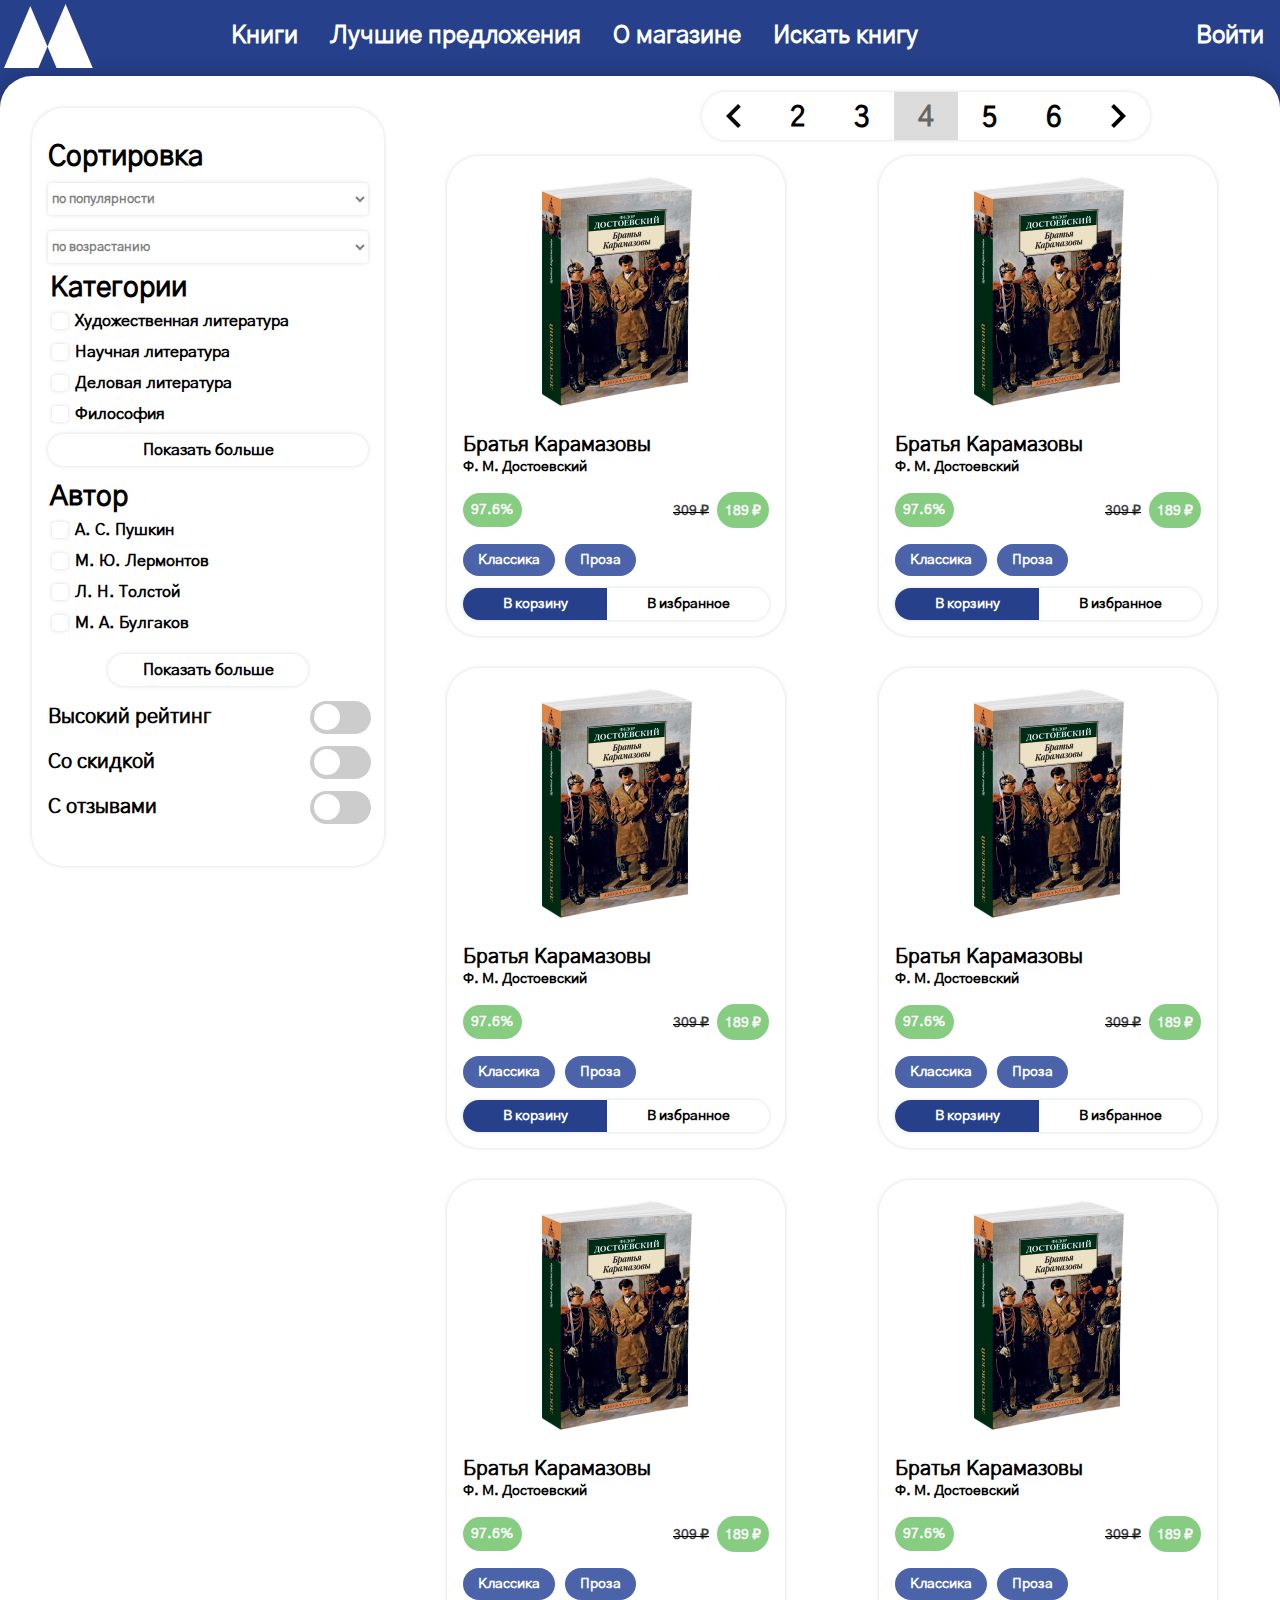
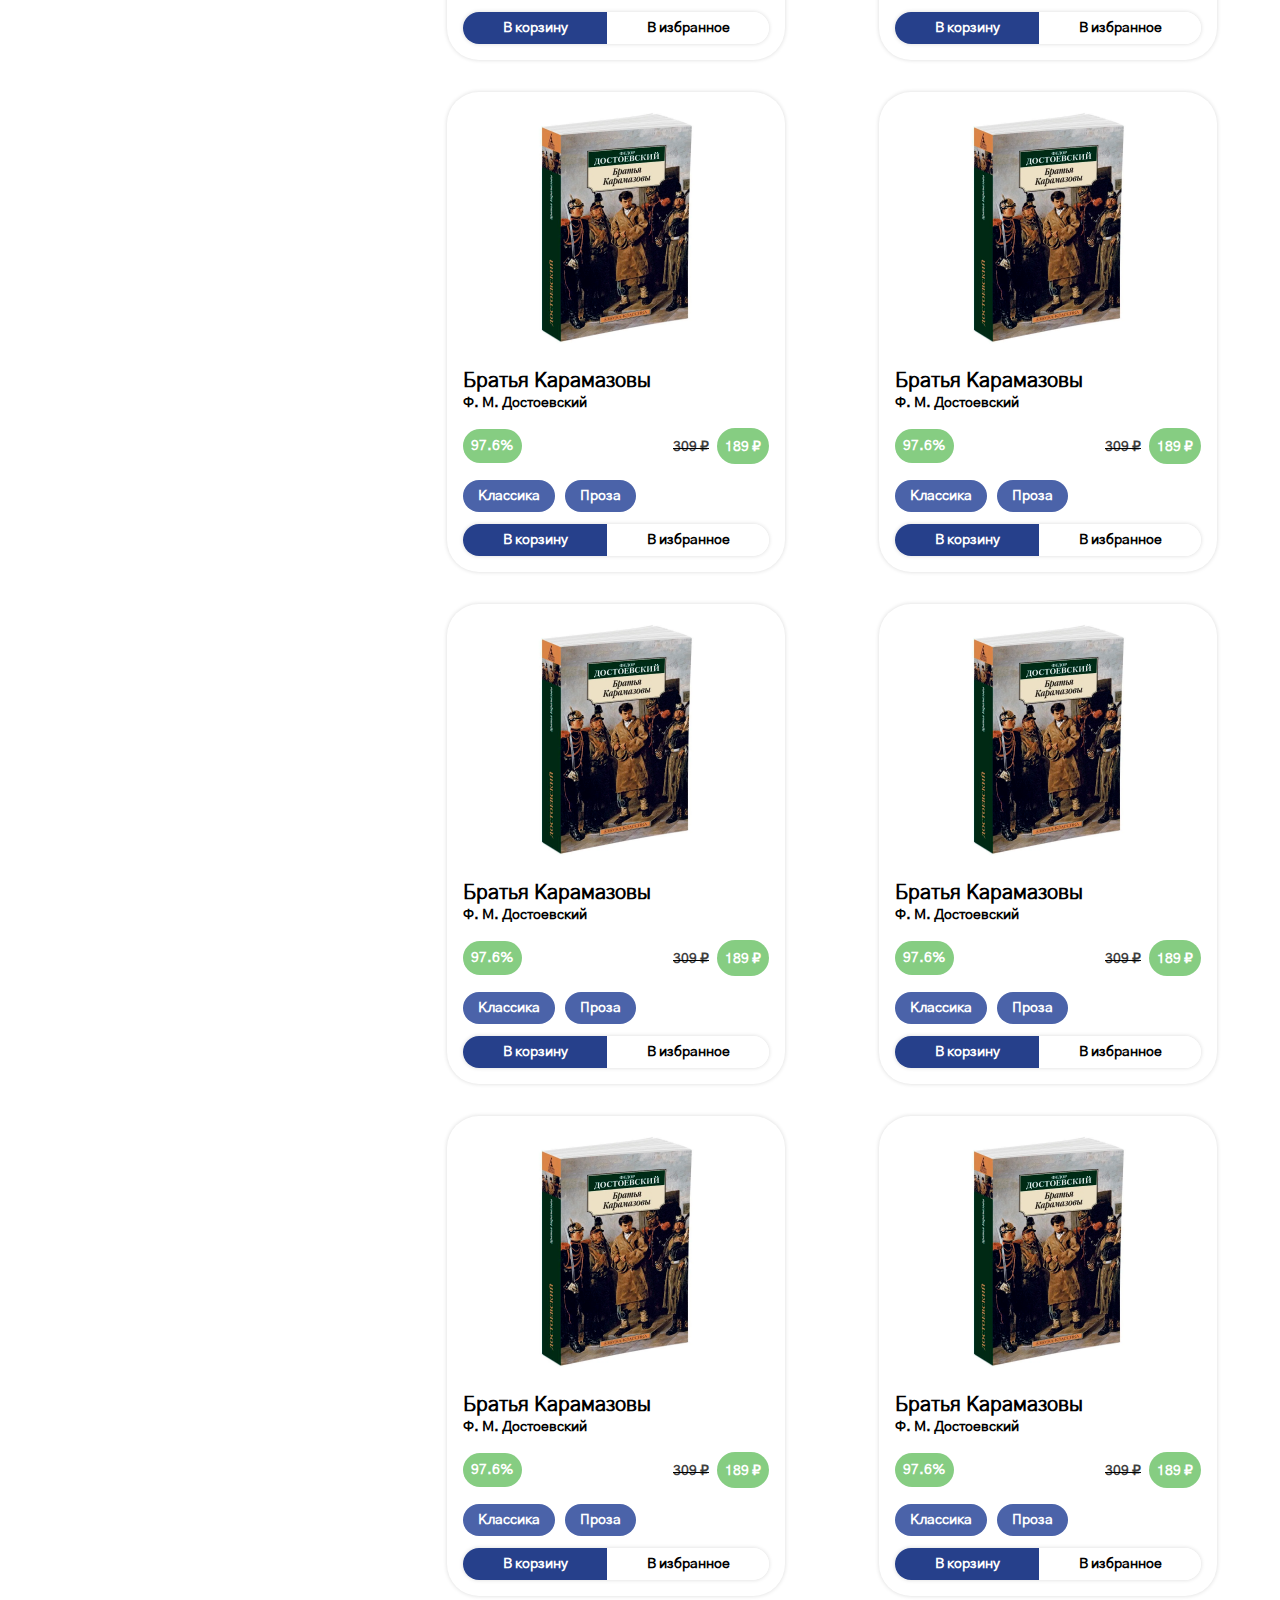
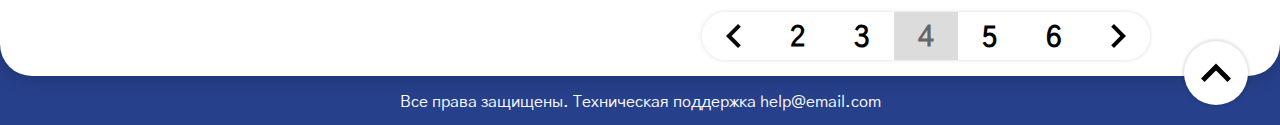
==== index.html @ 4bfdfa40 "#4. Added paging to top on index page" ====
<!DOCTYPE html>
<html lang="ru">

<head>
    <meta charset="UTF-8"/>
    <link rel="stylesheet" href="./css/styles.css"/>
    <link rel="stylesheet" href="./font/GothicA1-Regular.woff">
    <script src="./scripts.js"></script>
    <title>Главная страница</title>
</head>

<body class="background-color" style="overflow-x: hidden;">
    <div class="preview hidden">
        <div class="preview-author">
            <img class="author-logo" src="./img/dostoevski.jpg" alt="">
            <span class="author-name">Федор Михайлович Достоевский</span>
            <span>1821-1881</span>
            <div class="tags">
                <div class="item-tag">
                    <span>Классика</span>
                </div>
                <div class="item-tag">
                    <span>Проза</span>
                </div>
            </div>
        </div>
    </div>
    <header>
        <img class="ic-size-64" src="./img/logo.svg"></i>    
        <div class="navigation-buttons" id="navigation-buttons-0">
            <div class="header-button">
                <a href="./index.html">
                    <span>
                        Книги
                    </span>
                </a>
            </div>
            <div class="header-button">
                <a href="./index.html">
                    <span>
                        Лучшие предложения
                    </span>
                </a>
            </div>
            <div class="header-button">
                <a href="./about.html">
                    <span>
                        О магазине
                    </span>
                </a>
            </div>
            <div class="header-button" id="find-button" onclick="openFind()">
                <span>
                    Искать книгу
                </span>
            </div>
        </div>
        <div class="find-row hidden white-color" id="find-row">
            <textarea rows=1 placeholder="Искать книгу"></textarea>
            <img class="icon icon-active" src="./img/icons/magnify.svg"></img>
            <img class="icon icon-active" src="./img/icons/close-thick.svg" onclick="openFind()"></img>
        </div>
        <div class="navigation-buttons header-reverse" id="navigation-buttons-1">
            <div class="header-button">
                <a href="./login.html">
                    <span>
                        Войти
                    </span>
                </a>
            </div>
        </div>
    </header>

    <div class="page-content white-color">
        <div class="div-sort-filter content-shadow">
            <div class="sort">
                <span class="text-size-28">
                    Сортировка
                </span>
                <select name="order-type" class="content-shadow">
                    <option value="1">по популярности</option>
                    <option value="2">по цене</option>
                    <option value="3">по новизне</option>
                    <option value="4">по количеству страниц</option>
                    <option value="5">по алфавиту</option>
                </select>
                <select name="order-by" class="content-shadow">
                    <option value="1">по возрастанию</option>
                    <option value="2">по убыванию</option>
                </select>
            </div>
            <div name="categories" class="categories">
                <span class="text-size-28">
                    Категории
                </span>
                <div id="cat-0">
                    <input type="checkbox" class="content-shadow">
                    <span class="tooltip-target valign-super">
                        Художественная литература
                        <div class="tooltip">Данная категория включает литературу от известных писателей, ставших классиками</div>
                    </span>
                </div>
                <div id="cat-1">
                    <input type="checkbox" class="content-shadow">
                    <span class="tooltip-target valign-super">
                        Научная литература
                        <div class="tooltip">Научная литература включает работы в разных сферах науки</div>
                    </span>
                </div>
                <div id="cat-2">
                    <input type="checkbox" class="content-shadow">
                    <span class="tooltip-target valign-super">
                        Деловая литература
                        <div class="tooltip">Литература, изучающая деловые отношения</div>
                    </span>
                </div>
                <div id="cat-3">
                    <input type="checkbox" class="content-shadow">
                    <span class="tooltip-target valign-super">
                        Философия
                        <div class="tooltip">Литературные издания, сочинения, диалоги и работы ученых-философов</div>
                    </span>
                </div>
                <div name="show-more" class="content-shadow  white-button">
                    <span>
                        Показать больше
                    </span>
                </div>
            </div>
            <div name="authors" class="authors">
                <span class="text-size-28">
                    Автор
                </span>
                <div id="aut-0">
                    <input type="checkbox" class="content-shadow">
                    <span class="valign-super">
                        А. С. Пушкин
                    </span>
                </div>
                <div id="aut-1">
                    <input type="checkbox" class="content-shadow">
                    <span class="valign-super">
                        М. Ю. Лермонтов
                    </span>
                </div>
                <div id="aut-2">
                    <input type="checkbox" class="content-shadow">
                    <span class="valign-super">
                        Л. Н. Толстой
                    </span>
                </div>
                <div id="aut-3">
                    <input type="checkbox" class="content-shadow">
                    <span class="valign-super">
                        М. А. Булгаков
                    </span>
                </div>
                <div name="show-more" class="content-shadow button-filter white-button">
                    <span>
                        Показать больше
                    </span>
                </div>
            </div>
            <div class="categories">
                <div class="switch-group">
                    <span class="text-size-20">Высокий рейтинг</span>
                    <label class="switch">
                        <input type="checkbox">
                        <span class="slider round"></span>
                    </label>
                </div>
                <div class="switch-group">
                    <span class="text-size-20">Со скидкой</span>
                    <label class="switch">
                        <input type="checkbox">
                        <span class="slider round"></span>
                    </label>
                </div>
                <div class="switch-group">
                    <span class="text-size-20">С отзывами</span>
                    <label class="switch">
                        <input type="checkbox">
                        <span class="slider round"></span>
                    </label>
                </div>
            </div>
        </div>
        <div class="items">
            <div class="page-list white-color content-shadow">
                <div name="prev-page" class="white-button left-border-radius-medium-gt">
                    <img src="./img/icons/chevron-left.svg">
                </div>
                <div class="white-button no-border-radius">
                    <span>
                        2
                    </span>
                </div>
                <div class="white-button no-border-radius">
                    <span>
                        3
                    </span>
                </div>
                <div class="current-page">
                    <span>
                        4
                    </span>
                </div>
                <div class="white-button no-border-radius">
                    <span>
                        5
                    </span>
                </div>
                <div class="white-button no-border-radius">
                    <span>
                        6
                    </span>
                </div>
                <div name="next-page" class="white-button right-border-radius-medium-gt">
                    <img src="./img/icons/chevron-right.svg">
                </div>
            </div>
            <div id="card-0" class="white-color item-card content-shadow">
                <a href="./book.html">
                    <img src="./img/book.png">
                </a>
                <span class="text-size-20">
                    <a class="a-disable-highlight" href="./book.html">
                        Братья Карамазовы
                    </a>
                </span>
                <span class="hover-preview cursor-default">
                    Ф. М. Достоевский
                </span>
                <div class="rating-and-price">
                    <div class="rating-div">
                        <div name="rating" class="rating green-color">
                            <span>
                                97.6%
                            </span>
                        </div>
                    </div>
                    <div class="price-div">
                        <div name="price" class="price green-color">
                            <span>
                                189 ₽
                            </span>
                        </div>
                        <div name="old-price" class="price-crossed">
                            <span>
                                309 ₽
                            </span>
                        </div>
                    </div>
                </div>
                
                <div class="tags">
                    <div class="item-tag">
                        <span>Классика</span>
                    </div>
                    <div class="item-tag">
                        <span>Проза</span>
                    </div>
                </div>
                <div class="content-shadow white-color item-buttons">
                    <div name="to-cart" class="blue-button left-border-radius-medium">
                        <span>
                            В корзину
                        </span>
                    </div>
                    <div name="to-favorite" class="white-button right-border-radius-medium">
                        <span>
                            В избранное
                        </span>
                    </div>
                </div> 
            </div>
            <div id="card-1" class="white-color item-card content-shadow">
                <a href="./book.html">
                    <img src="./img/book.png">
                </a>
                <span class="text-size-20">
                    <a class="a-disable-highlight" href="./book.html">
                        Братья Карамазовы
                    </a>
                </span>
                <span class="hover-preview cursor-default">
                    Ф. М. Достоевский
                </span>
                <div class="rating-and-price">
                    <div class="rating-div">
                        <div name="rating" class="rating green-color">
                            <span>
                                97.6%
                            </span>
                        </div>
                    </div>
                    <div class="price-div">
                        <div name="price" class="price green-color">
                            <span>
                                189 ₽
                            </span>
                        </div>
                        <div name="old-price" class="price-crossed">
                            <span>
                                309 ₽
                            </span>
                        </div>
                    </div>
                </div>
                <div class="tags">
                    <div class="item-tag">
                        <span>Классика</span>
                    </div>
                    <div class="item-tag">
                        <span>Проза</span>
                    </div>
                </div>
                <div class="content-shadow white-color item-buttons">
                    <div name="to-cart" class="blue-button left-border-radius-medium">
                        <span>
                            В корзину
                        </span>
                    </div>
                    <div name="to-favorite" class="white-button right-border-radius-medium">
                        <span>
                            В избранное
                        </span>
                    </div>
                </div> 
            </div>
            <div id="card-2" class="white-color item-card content-shadow">
                <a href="./book.html">
                    <img src="./img/book.png">
                </a>
                <span class="text-size-20">
                    <a class="a-disable-highlight" href="./book.html">
                        Братья Карамазовы
                    </a>
                </span>
                <span class="hover-preview cursor-default">
                    Ф. М. Достоевский
                </span>
                <div class="rating-and-price">
                    <div class="rating-div">
                        <div name="rating" class="rating green-color">
                            <span>
                                97.6%
                            </span>
                        </div>
                    </div>
                    <div class="price-div">
                        <div name="price" class="price green-color">
                            <span>
                                189 ₽
                            </span>
                        </div>
                        <div name="old-price" class="price-crossed">
                            <span>
                                309 ₽
                            </span>
                        </div>
                    </div>
                </div>
                <div class="tags">
                    <div class="item-tag">
                        <span>Классика</span>
                    </div>
                    <div class="item-tag">
                        <span>Проза</span>
                    </div>
                </div>
                <div class="content-shadow white-color item-buttons">
                    <div name="to-cart" class="blue-button left-border-radius-medium">
                        <span>
                            В корзину
                        </span>
                    </div>
                    <div name="to-favorite" class="white-button right-border-radius-medium">
                        <span>
                            В избранное
                        </span>
                    </div>
                </div> 
            </div>
            <div id="card-3" class="white-color item-card content-shadow">
                <a href="./book.html">
                    <img src="./img/book.png">
                </a>
                <span class="text-size-20">
                    <a class="a-disable-highlight" href="./book.html">
                        Братья Карамазовы
                    </a>
                </span>
                <span class="hover-preview cursor-default">
                    Ф. М. Достоевский
                </span>
                <div class="rating-and-price">
                    <div class="rating-div">
                        <div name="rating" class="rating green-color">
                            <span>
                                97.6%
                            </span>
                        </div>
                    </div>
                    <div class="price-div">
                        <div name="price" class="price green-color">
                            <span>
                                189 ₽
                            </span>
                        </div>
                        <div name="old-price" class="price-crossed">
                            <span>
                                309 ₽
                            </span>
                        </div>
                    </div>
                </div>
                <div class="tags">
                    <div class="item-tag">
                        <span>Классика</span>
                    </div>
                    <div class="item-tag">
                        <span>Проза</span>
                    </div>
                </div>
                <div class="content-shadow white-color item-buttons">
                    <div name="to-cart" class="blue-button left-border-radius-medium">
                        <span>
                            В корзину
                        </span>
                    </div>
                    <div name="to-favorite" class="white-button right-border-radius-medium">
                        <span>
                            В избранное
                        </span>
                    </div>
                </div> 
            </div>
            <div id="card-4" class="white-color item-card content-shadow">
                <a href="./book.html">
                    <img src="./img/book.png">
                </a>
                <span class="text-size-20">
                    <a class="a-disable-highlight" href="./book.html">
                        Братья Карамазовы
                    </a>
                </span>
                <span class="hover-preview cursor-default">
                    Ф. М. Достоевский
                </span>
                <div class="rating-and-price">
                    <div class="rating-div">
                        <div name="rating" class="rating green-color">
                            <span>
                                97.6%
                            </span>
                        </div>
                    </div>
                    <div class="price-div">
                        <div name="price" class="price green-color">
                            <span>
                                189 ₽
                            </span>
                        </div>
                        <div name="old-price" class="price-crossed">
                            <span>
                                309 ₽
                            </span>
                        </div>
                    </div>
                </div>
                <div class="tags">
                    <div class="item-tag">
                        <span>Классика</span>
                    </div>
                    <div class="item-tag">
                        <span>Проза</span>
                    </div>
                </div>
                <div class="content-shadow white-color item-buttons">
                    <div name="to-cart" class="blue-button left-border-radius-medium">
                        <span>
                            В корзину
                        </span>
                    </div>
                    <div name="to-favorite" class="white-button right-border-radius-medium">
                        <span>
                            В избранное
                        </span>
                    </div>
                </div> 
            </div>
            <div id="card-5" class="white-color item-card content-shadow">
                <a href="./book.html">
                    <img src="./img/book.png">
                </a>
                <span class="text-size-20">
                    <a class="a-disable-highlight" href="./book.html">
                        Братья Карамазовы
                    </a>
                </span>
                <span class="hover-preview cursor-default">
                    Ф. М. Достоевский
                </span>
                <div class="rating-and-price">
                    <div class="rating-div">
                        <div name="rating" class="rating green-color">
                            <span>
                                97.6%
                            </span>
                        </div>
                    </div>
                    <div class="price-div">
                        <div name="price" class="price green-color">
                            <span>
                                189 ₽
                            </span>
                        </div>
                        <div name="old-price" class="price-crossed">
                            <span>
                                309 ₽
                            </span>
                        </div>
                    </div>
                </div>
                <div class="tags">
                    <div class="item-tag">
                        <span>Классика</span>
                    </div>
                    <div class="item-tag">
                        <span>Проза</span>
                    </div>
                </div>
                <div class="content-shadow white-color item-buttons">
                    <div name="to-cart" class="blue-button left-border-radius-medium">
                        <span>
                            В корзину
                        </span>
                    </div>
                    <div name="to-favorite" class="white-button right-border-radius-medium">
                        <span>
                            В избранное
                        </span>
                    </div>
                </div> 
            </div>
            <div id="card-6" class="white-color item-card content-shadow">
                <a href="./book.html">
                    <img src="./img/book.png">
                </a>
                <span class="text-size-20">
                    <a class="a-disable-highlight" href="./book.html">
                        Братья Карамазовы
                    </a>
                </span>
                <span class="hover-preview cursor-default">
                    Ф. М. Достоевский
                </span>
                <div class="rating-and-price">
                    <div class="rating-div">
                        <div name="rating" class="rating green-color">
                            <span>
                                97.6%
                            </span>
                        </div>
                    </div>
                    <div class="price-div">
                        <div name="price" class="price green-color">
                            <span>
                                189 ₽
                            </span>
                        </div>
                        <div name="old-price" class="price-crossed">
                            <span>
                                309 ₽
                            </span>
                        </div>
                    </div>
                </div>
                <div class="tags">
                    <div class="item-tag">
                        <span>Классика</span>
                    </div>
                    <div class="item-tag">
                        <span>Проза</span>
                    </div>
                </div>
                <div class="content-shadow white-color item-buttons">
                    <div name="to-cart" class="blue-button left-border-radius-medium">
                        <span>
                            В корзину
                        </span>
                    </div>
                    <div name="to-favorite" class="white-button right-border-radius-medium">
                        <span>
                            В избранное
                        </span>
                    </div>
                </div> 
            </div>
            <div id="card-7" class="white-color item-card content-shadow">
                <a href="./book.html">
                    <img src="./img/book.png">
                </a>
                <span class="text-size-20">
                    <a class="a-disable-highlight" href="./book.html">
                        Братья Карамазовы
                    </a>
                </span>
                <span class="hover-preview cursor-default">
                    Ф. М. Достоевский
                </span>
                <div class="rating-and-price">
                    <div class="rating-div">
                        <div name="rating" class="rating green-color">
                            <span>
                                97.6%
                            </span>
                        </div>
                    </div>
                    <div class="price-div">
                        <div name="price" class="price green-color">
                            <span>
                                189 ₽
                            </span>
                        </div>
                        <div name="old-price" class="price-crossed">
                            <span>
                                309 ₽
                            </span>
                        </div>
                    </div>
                </div>
                <div class="tags">
                    <div class="item-tag">
                        <span>Классика</span>
                    </div>
                    <div class="item-tag">
                        <span>Проза</span>
                    </div>
                </div>
                <div class="content-shadow white-color item-buttons">
                    <div name="to-cart" class="blue-button left-border-radius-medium">
                        <span>
                            В корзину
                        </span>
                    </div>
                    <div name="to-favorite" class="white-button right-border-radius-medium">
                        <span>
                            В избранное
                        </span>
                    </div>
                </div> 
            </div>
            <div id="card-8" class="white-color item-card content-shadow">
                <a href="./book.html">
                    <img src="./img/book.png">
                </a>
                <span class="text-size-20">
                    <a class="a-disable-highlight" href="./book.html">
                        Братья Карамазовы
                    </a>
                </span>
                <span class="hover-preview cursor-default">
                    Ф. М. Достоевский
                </span>
                <div class="rating-and-price">
                    <div class="rating-div">
                        <div name="rating" class="rating green-color">
                            <span>
                                97.6%
                            </span>
                        </div>
                    </div>
                    <div class="price-div">
                        <div name="price" class="price green-color">
                            <span>
                                189 ₽
                            </span>
                        </div>
                        <div name="old-price" class="price-crossed">
                            <span>
                                309 ₽
                            </span>
                        </div>
                    </div>
                </div>
                <div class="tags">
                    <div class="item-tag">
                        <span>Классика</span>
                    </div>
                    <div class="item-tag">
                        <span>Проза</span>
                    </div>
                </div>
                <div class="content-shadow white-color item-buttons">
                    <div name="to-cart" class="blue-button left-border-radius-medium">
                        <span>
                            В корзину
                        </span>
                    </div>
                    <div name="to-favorite" class="white-button right-border-radius-medium">
                        <span>
                            В избранное
                        </span>
                    </div>
                </div> 
            </div>
            <div id="card-9" class="white-color item-card content-shadow">
                <a href="./book.html">
                    <img src="./img/book.png">
                </a>
                <span class="text-size-20">
                    <a class="a-disable-highlight" href="./book.html">
                        Братья Карамазовы
                    </a>
                </span>
                <span class="hover-preview cursor-default">
                    Ф. М. Достоевский
                </span>
                <div class="rating-and-price">
                    <div class="rating-div">
                        <div name="rating" class="rating green-color">
                            <span>
                                97.6%
                            </span>
                        </div>
                    </div>
                    <div class="price-div">
                        <div name="price" class="price green-color">
                            <span>
                                189 ₽
                            </span>
                        </div>
                        <div name="old-price" class="price-crossed">
                            <span>
                                309 ₽
                            </span>
                        </div>
                    </div>
                </div>
                <div class="tags">
                    <div class="item-tag">
                        <span>Классика</span>
                    </div>
                    <div class="item-tag">
                        <span>Проза</span>
                    </div>
                </div>
                <div class="content-shadow white-color item-buttons">
                    <div name="to-cart" class="blue-button left-border-radius-medium">
                        <span>
                            В корзину
                        </span>
                    </div>
                    <div name="to-favorite" class="white-button right-border-radius-medium">
                        <span>
                            В избранное
                        </span>
                    </div>
                </div> 
            </div>
            <div id="card-10" class="white-color item-card content-shadow">
                <a href="./book.html">
                    <img src="./img/book.png">
                </a>
                <span class="text-size-20">
                    <a class="a-disable-highlight" href="./book.html">
                        Братья Карамазовы
                    </a>
                </span>
                <span >
                    Ф. М. Достоевский
                </span>
                <div class="rating-and-price">
                    <div class="rating-div">
                        <div name="rating" class="rating green-color">
                            <span>
                                97.6%
                            </span>
                        </div>
                    </div>
                    <div class="price-div">
                        <div name="price" class="price green-color">
                            <span>
                                189 ₽
                            </span>
                        </div>
                        <div name="old-price" class="price-crossed">
                            <span>
                                309 ₽
                            </span>
                        </div>
                    </div>
                </div>
                <div class="tags">
                    <div class="item-tag">
                        <span>Классика</span>
                    </div>
                    <div class="item-tag">
                        <span>Проза</span>
                    </div>
                </div>
                <div class="content-shadow white-color item-buttons">
                    <div name="to-cart" class="blue-button left-border-radius-medium">
                        <span>
                            В корзину
                        </span>
                    </div>
                    <div name="to-favorite" class="white-button right-border-radius-medium">
                        <span>
                            В избранное
                        </span>
                    </div>
                </div> 
            </div>
            <div id="card-11" class="white-color item-card content-shadow">
                <a href="./book.html">
                    <img src="./img/book.png">
                </a>
                <span class="text-size-20">
                    <a class="a-disable-highlight" href="./book.html">
                        Братья Карамазовы
                    </a>
                </span>
                <span class="hover-preview cursor-default">
                    Ф. М. Достоевский
                </span>
                <div class="rating-and-price">
                    <div class="rating-div">
                        <div name="rating" class="rating green-color">
                            <span>
                                97.6%
                            </span>
                        </div>
                    </div>
                    <div class="price-div">
                        <div name="price" class="price green-color">
                            <span>
                                189 ₽
                            </span>
                        </div>
                        <div name="old-price" class="price-crossed">
                            <span>
                                309 ₽
                            </span>
                        </div>
                    </div>
                </div>
                <div class="tags">
                    <div class="item-tag">
                        <span>Классика</span>
                    </div>
                    <div class="item-tag">
                        <span>Проза</span>
                    </div>
                </div>
                <div class="content-shadow white-color item-buttons">
                    <div name="to-cart" class="blue-button left-border-radius-medium">
                        <span>
                            В корзину
                        </span>
                    </div>
                    <div name="to-favorite" class="white-button right-border-radius-medium">
                        <span>
                            В избранное
                        </span>
                    </div>
                </div> 
            </div>
            <div class="page-list white-color content-shadow">
                <div name="prev-page" class="white-button left-border-radius-medium-gt">
                    <img src="./img/icons/chevron-left.svg">
                </div>
                <div class="white-button no-border-radius">
                    <span>
                        2
                    </span>
                </div>
                <div class="white-button no-border-radius">
                    <span>
                        3
                    </span>
                </div>
                <div class="current-page">
                    <span>
                        4
                    </span>
                </div>
                <div class="white-button no-border-radius">
                    <span>
                        5
                    </span>
                </div>
                <div class="white-button no-border-radius">
                    <span>
                        6
                    </span>
                </div>
                <div name="next-page" class="white-button right-border-radius-medium-gt">
                    <img src="./img/icons/chevron-right.svg">
                </div>
            </div>
        </div>
    </div>
    <footer id="footer">
        <div class="scroll-button">
            <i class="up"></i>
        </div>
        <span>Все права защищены. Техническая поддержка help@email.com</span>
    </footer>
    <script>
        preview()
    </script>
</body>

</html>
---- css/styles.css ----
/* #region Shared */

/* #region Text */

@font-face {
    font-family: "Gothic A1";
    font-style: normal;
    font-weight: 400;
    src: local("Gothic A1"),
        url("../fonts/GothicA1-Regular.woff") format("woff")
}

@font-face {
    font-family: "Gothic A1";
    font-style: normal;
    font-weight: bold;
    src: local("../fonts/GothicA1-Bold.woff") format("woff")
}

* {
    font-family: "Gothic A1";
    text-align: justify;
}

.text-size-20 {
    font-size: 20px !important;
}

.text-size-24 {
    font-size: 24px;
}

.text-size-28 {
    font-size: 28px !important;
}

.text-size-32 {
    font-size: 32px;
}

.text-size-36 {
    font-size: 36px;
}

.valign-super {
    vertical-align: super;
}

/* #endregion */

/* #region Position */

.center {
    margin: 0 auto;
    display: block;
}

/* #endregion */

/* #region Colors */

.white-color {
    background-color: #FFFFFF;
}

.green-color {
    background-color: #86CD82;
}

.red-color {
    background-color: #DE5252;
}

.background-color {
    background-color: #26408B;
}

/* #endregion */

/* #region Icons */

.icon {
    min-width: 32px;
    min-height: 32px;
    width: 32px;
    height: 32px;
    max-width: 32px;
    max-height: 32px;
}

.icon-active {
    cursor: pointer;
}

i.star {
    background: url('../img/icons/empty-star.svg');
    background-size: 1em 1em;
}

i.star-active {
    background: url('../img/icons/star.svg');
    background-size: 1em 1em;
}

i.up {
    background: url('../img/icons/up.svg');
    background-size: 1em 1em;
}

.ic-size-32 {
    height: 32px;
}

.ic-size-48 {
    height: 48px;
}

.ic-size-64 {
    height: 64px;
}

/* #endregion */

/* #region Inputs */

input[type='checkbox'] {
    appearance: none;
    cursor: pointer;
}

input[type='checkbox']:before {
    content: "";
    display: block;
    position: relative;
    width: 16px;
    height: 16px;
}

input[type='checkbox']:checked:before {
    background-image: url("../img/icons/check.svg");
}

input[type='radio'] {
    appearance: none;
    cursor: pointer;
}

input[type='radio']:before {
    content: "";
    display: block;
    position: relative;
    width: 14px;
    height: 14px;
    border-radius: 16px;
}

.radio-active {
    width: 14px;
    height: 14px;
    border-radius: 16px;
    border: #26408B solid 1px;
}

input[type='radio'] ~ .radio-active:after {
    display: none;
}

input[type='radio']:checked:before {
    top: 1px;
    left: 1px;
    width: 10px;
    height: 10px;
    border-radius: 12px;
    border: 0;
    background-color: #26408B;
}

input[type='radio']:checked ~ .radio-active:after {
    display: block;
}

.switch {
    position: relative;
}

.switch > input {
    width: 1px;
    height: 1px;
}

.switch input[type='checkbox']:before {
    content: "";
    display: none;
    position: relative;
    width: 16px;
    height: 16px;
}

.slider {
    position: absolute;
    cursor: pointer;
    height: 33px;
    width: 61px;
    top: 0;
    left: 0;
    right: 0;
    bottom: 0;
    background-color: #ccc;
    -webkit-transition: .4s;
    transition: .4s;
}

.slider:before {
    position: absolute;
    content: "";
    height: 26px;
    width: 26px;
    left: 4px;
    bottom: 4px;
    background-color: white;
    -webkit-transition: .4s;
    transition: .4s;
}

input:checked+.slider {
    background-color: #26408B;
}

input:focus+.slider {
    box-shadow: 0 0 1px #26408B;
}

input:checked+.slider:before {
    -webkit-transform: translateX(26px);
    -ms-transform: translateX(26px);
    transform: translateX(26px);
}

.slider.round {
    border-radius: 34px;
    margin-top: -4px;
}

.slider.round:before {
    border-radius: 50%;
}

.switch-group {
    display: flex;
    justify-content: space-between;
    text-align: center;
}

.switch-group > label {
    padding-left: 50px;
}

.switch-group + .switch-group {
    margin-top: 20px;
}

/* #region Slider */

.image-slider {
    position: relative;
}

.image-slider__item {
    width: 1700px;
    height: 700px;
    display: none;
    margin: 20px auto;
}

.image-slider__item img {
    width: inherit;
    height: inherit;
    object-fit: cover;
    border-radius: 32px;
}

.image-slider__item--active {
    display: block;
}

.image-slider-buttons {
    display: flex;
    flex-direction: row;
    justify-content: center;
    gap: 10px;
}

.image-slider__button {
    width: 20px;
    height: 20px;
    border: 4px solid #26408B;
    border-radius: 100%;
    transition: background-color 0.5s ease-in;
}

.image-slider__button--active {
    background-color: #4B63A9;
}


.image-slider__button:hover {
    cursor: pointer;
}

/* #endregion */

/* #endregion */

/* #region Modal */

.modal-container {
    position: fixed;
    z-index: 1000;
    width: 100vw;
    height: 100vh;
    background-color: rgba(37, 37, 37, .4);
    display: flex;
    flex-direction: column;
    justify-content: center;

}

.modal {
    margin: auto;
    width: 480px;
    height: 240px;
    background-color: white;
    box-shadow: 0px 0px 4px rgba(0, 0, 0, 0.25);
    border-radius: 16px;
    text-align: center;

}

.modal > span {
    margin: 16px;
    font-weight: 700;
    font-size: 28px;
    line-height: 35px;
    display: flex;
    align-items: center;
    text-align: center;
}

.modal-starlist {
    display: inline-flex;
    flex-direction: row;
    width: 100%;
    font-size: 50px;
    justify-content: center;
    margin-bottom: 27px;
}

.modal-starlist > i {
    width: 50px;
    height: 50px;
    margin: 0 2px;
}

.modal-submit-review {
    font-size: 24px !important;
    display: inline !important;
    box-shadow: 0px 0px 4px rgba(0, 0, 0, 0.25);
    border-radius: 21px;
    padding: 10px 55px;
    margin: 0 !important;
    margin-top: auto !important;
    cursor: pointer;
}

/* #endregion */

/* #region Utility */

.hidden {
    display: none;
    visibility: hidden;
    max-width: 0 !important;
    max-height: 0 !important;
    padding: 0 !important;
    margin: 0 !important;
}

body {
    margin: 0;
    padding: 0;
}

.stop-scrolling {
    height: 100%;
    overflow: hidden;
  }

/* #endregion */

.content-shadow {
    box-shadow: 0 0 4px rgba(0, 0, 0, 0.15);
}

.cursor-default {
    cursor: default;
}

/* #endregion */

/* #region Header */

header {
    flex-grow: 1;
    display: flex;
    justify-content: space-between;
    align-items: center;
    padding: 4px;
}

.header-button {
    display: inline-flex;
    padding: 8px 12px;
    border-radius: 32px;
    transition: background-color .3s ease;
}

.header-button:hover {
    background-color: #ffffff;
    box-shadow: 0 0 10px rgba(0, 0, 0, 0.25);
}

.header-button a,
.header-button a:hover {
    cursor: default;
    text-decoration: none;
}

.header-button a {
    color: #ffffff;
}

.header-button:hover a,
.header-button:hover span {
    color: #000000;
}

.header-button span {
    font-family: "Gothic A1";
    font-style: normal;
    font-size: 24px;
    line-height: 32px;
    font-weight: bold;
    align-items: center;
    text-align: center;
    display: flex;
    color: #ffffff;

    cursor: default;
    transition: color .3s ease;
}

.navigation-buttons {
    display: flex;
    gap: 8px;
}

.header-reverse {
    flex-direction: row-reverse;
    gap: 16px;
    font-family: "Gothic A1";
    font-weight: bold;
    font-size: 16px;
}

.header-reverse a {
    text-decoration: none;
}

.find-row {
    flex-grow: 1;
    display: inline-flex;
    padding: 8px;
    align-items: center;
    border-radius: 32px;
    max-height: 24px;
    margin: 0 32px
}

.find-row textarea {
    resize: none;
    border: 0;
    margin: 0 8px 0 8px;
    flex-grow: 2;
    outline: none;

    overflow: hidden;
    font-size: 20px;
    font-family: "Gothic A1";
    font-weight: bold;
}

.find-row img {
    flex-grow: 1;
}

.find-button-show {
    animation: show .6s ease-in forwards;
}

.find-button-hide {
    animation: hide .6s ease-in forwards;
}

@keyframes show {
    0% {
        opacity: 0;
    }
    100% {
        opacity: 1;
    }
}

@keyframes hide {
    0% {
        opacity: 1;
    }
    100% {
        opacity: 0;
    }
}

.header-name {
    font-size: 24px;
    align-self: center;
    color: white;
}

.navigation-buttons > a {
    border-radius: 20px;    
    transition: all .3s ease;
}

.navigation-buttons > a:hover {
    background-color: white;
}

.navigation-buttons > a:hover > img {
    filter: invert(0%) sepia(5%) saturate(0%) hue-rotate(357deg) brightness(100%) contrast(106%);
}

/* #endregion */

/* #region Page */

.page-content {
    display: flex;

    box-shadow: 0 0 20px rgba(0, 0, 0, 0.25);
    border-radius: 32px;

    padding: 16px;
    margin: 4px 0 4px 0;
}

.background {
    background-image: url("../img/background.svg");
}

.background-alt { 
    background-image: url("../img//background-alt.svg");
}

.tags {
    display: flex;
    justify-content: left;
    gap: 10px;
    margin-bottom: 16px;
    height: 28px;

}

.item-tag {
    width: auto;
    height: 100%;
    padding: 2px 15px;
    background-color: #4B63A9;
    border-radius: 16px;
    display: table;
}

.item-tag span {
    display: table-cell;
    vertical-align: middle;
    font-size: 14px;
    color: white;
}

.scroll-button {
    width: 64px;
    height: 64px;
    box-shadow: 0px 0px 4px rgba(0, 0, 0, 0.25);
    border-radius: 48px;
    background-color: white;
    position: absolute;
    right: 32px;
    bottom: 4px;
    display: flex;
    flex-direction: column;
    justify-content: center;
    cursor: pointer;
}

.scroll-button i {
    font-size: 30px;
    width: 1em;
    height: 1em;
    display: block;
    margin: 0 auto;
}

.preview {
    position: absolute;
    margin-top: 8px;
    opacity: 0;
    transition: all .3s ease-in-out;
}

.preview-author {
    width: 240px;
    height: 320px;
    background-color: white;
    box-shadow: 0px 0px 4px rgba(0, 0, 0, 0.25);
    border-radius: 16px;
    display: flex;
    flex-direction: column;
    font-size: 16px;
    font-weight: 700;
}

.author-name {
    width: 200px;
    text-align: center;
}

.preview-author > * {
    margin: 0 auto 3px auto;
}

.preview-author > .tags {
    height: 20px;
}

.author-logo {
    width: 170px;
    height: 196px;
    margin-top: 16px;
}

.tooltip-target {
    position: relative;
}

.tooltip-target .tooltip {
    visibility: hidden;
    opacity: 0;
    transition: all .3s ease-in-out;
}

.tooltip-target:hover .tooltip {
    visibility: visible;
    opacity: 1;
}

.tooltip {
    visibility: hidden;
    position: absolute;
    top: 10px;
    left: 100px;
    width: 350px;
    padding: 10px;
    background-color: white;
    box-shadow: 0px 0px 4px rgba(0, 0, 0, 0.25);
    border-radius: 16px;
    z-index: 10;
}

/* #region IndexPage */

/* #region DivSortFilter */

.div-sort-filter {
    display: flex;
    flex-direction: column;

    min-width: 320px;
    width: 320px;
    height: fit-content;

    border-radius: 32px;

    padding: 32px 16px 32px 16px;
    margin: 16px;
}

.div-sort-filter span {
    font-weight: bold;
}

.div-sort-filter input {
    border-radius: 4px;
}

.sort select {
    width: 100%;
    height: 32px;

    margin: 8px 0 8px 0;

    font-weight: bold;
    color: rgba(0, 0, 0, 0.5);

    background-color: #ffffff;
    border: 0;
    border-radius: 4px;
}

.sort select:hover,
.sort select:focus {
    color: #000000;
}

.categories div,
.authors div {
    margin: 4px 0 4px 0;
}

.categories,
.authors {
    margin-bottom: 10px;
}

.categories .text-size-28,
.authors .text-size-28 {
    padding-left: 2px;
}

/* #endregion */

.button-filter {
    width: 200px;
    margin: 15px auto 5px auto  !important;
}

.white-button {
    background-color: #ffffff;
    color: #000000;
    height: 32px;
    border-radius: 16px;
    transition: background-color .3s ease;
}

.white-button span {
    display: flex;
    flex-direction: column;
    text-align: center;
    padding: 8px 0 8px 0;
    cursor: default;
    line-height: 16px;
    transition: color .3s ease;
}

.white-button:hover {
    background-color: #26408B;
    color: #ffffff !important;
}

.white-button:hover span {
    color: #ffffff !important;
}

.white-button:hover img {
    filter: invert(1);
}

.blue-button {
    background-color: #26408B;
    color: #ffffff !important;
    height: 32px;
    border-radius: 16px;
    transition: background-color .3s ease;
}

.blue-button span {
    display: flex;
    flex-direction: column;
    text-align: center;
    padding: 8px 0 8px 0;
    cursor: default;
    line-height: 16px;
    color: #ffffff !important;
    transition: color .3s ease;
}

.blue-button:hover {
    background-color: #86CD82;
}

.blue-button a {
    text-decoration: none;
    color: white;
}

.red-button {
    background-color: #DE5252;
    color: white !important;
    height: 32px;
    border-radius: 16px;
    transition: background-color .3s ease;
}

.red-button span {
    display: flex;
    flex-direction: column;
    text-align: center;
    padding: 8px 0 8px 0;
    cursor: default;
    line-height: 16px;
    color: white !important;
    transition: color .3s ease;
}

.red-button:hover {
    background-color: #C63E3E;
}

.red-button a {
    text-decoration: none;
    color: white;
}

.green-button {
    background-color: #86CD82;
    color: white !important;
    height: 32px;
    border-radius: 16px;
    transition: background-color .3s ease
}

.green-button span {
    display: flex;
    flex-direction: column;
    text-align: center;
    padding: 8px 0 8px 0;
    cursor: default;
    line-height: 16px;
    color: white !important;
    transition: color .3s ease;
}

.green-button:hover {
    background-color: #599456;
}

.green-button a {
    text-decoration: none;
    color: white;
}

.left-border-radius-medium {
    border-radius: 16px 0 0 16px !important;
}

.right-border-radius-medium {
    border-radius: 0 16px 16px 0 !important;
}

/* #region Items */

.items {
    display: flex;
    flex-wrap: wrap;
    justify-content: space-around;
}

.item-card {
    width: 306px;
    height: fit-content;
    border-radius: 32px;

    margin: 16px;
    padding: 16px;

    display: flex;
    flex-direction: column;
}

.item-card a {
    align-self: center;
}

.item-card img {
    width: 160px;
    height: 240px;
    align-self: center;
    margin-bottom: 16px;
}

.item-card span {
    font-weight: bold;
    font-size: 14px;
}

.rating-and-price {
    display: flex;
    flex-direction: row;
    margin: 16px 0 16px 0;
}

.rating,
.price {
    border-radius: 24px;
    color: #ffffff;
    padding: 8px;
    max-width: fit-content;
    flex-grow: 1;
}

.rating-div {
    display: flex;
    flex-grow: 1;
    flex-direction: row;
    align-items: center;
}

.price-div {
    display: flex;
    flex-grow: 1;
    flex-direction: row-reverse;
    align-items: center;
}

.price-crossed {
    text-decoration: line-through;
    margin: 0 8px 0 8px;
}

.price-crossed span {
    color: rgba(0, 0, 0, 0.75);
}

.item-buttons {
    display: flex;
    flex-direction: row;
    border-radius: 16px;
}

.item-buttons div {
    flex-grow: 1;
}

/* #endregion */

/* #region PageList */

.page-list {
    height: 48px;
    max-width: fit-content;
    display: inline-flex;
    flex-direction: row;
    flex-grow: 4;
    flex-shrink: 4;
    flex: 4;
    align-items: center;
    align-self: center;

    margin: 0 35% 0 35%;

    border-radius: 24px;
}

.page-list div {
    width: 64px;
    height: 48px;

    text-align: center;
}

.page-list span {
    display: flex;
    flex-direction: column;
    

    font-weight: bold;
    font-size: 28px;
    line-height: 32px;
    padding: 10px 0 10px 0;
}

.left-border-radius-medium-gt {
    border-radius: 24px 0 0 24px !important;
}

.right-border-radius-medium-gt {
    border-radius: 0 24px 24px 0 !important;
}

.no-border-radius {
    border-radius: 0 !important;
}

.current-page {
    background-color: #DCDCDC;
    color: #666666;

    cursor: default;
    vertical-align: middle;
}

.current-page > span {
    padding-left: 24px;
}

/* #endregion */

.a-disable-highlight {
    text-decoration: none;
    color: black;
}

/* #endregion */

/* #region BookPage */

.pic-and-rating {
    margin: 16px;
}

.rating {
    display: flex;
    flex-direction: row;
    align-items: center;
}

.rating span {
    font-size: 14px;
    font-weight: bold;
    color: #000000;
}

.item-rating {
    display: flex;
    
    border-radius: 24px;
    height: 32px;
}

.item-rating span {
    color: #ffffff !important;
    font-size: 16px;
    
    margin: 7px 12px 9px 12px
}

.name-description {
    display: flex;
    flex-direction: column;
    margin: 16px;
}

.name-description span {
    font-weight: bold;
    color: #000000;
}

.book-about {
    margin: 16px 0 16px 0;
}

.book-price-div {
    margin: 32px 0 16px 0;
}

.book-price {
    display: flex;
    flex-direction: row;
}

.book-current-price {
    border-radius: 8px;
    margin: 0 8px 0 8px
}

.book-current-price span {
    color: #ffffff;
    margin: 0 8px 0 8px
}

.book-buttons {
    display: flex;
    flex-direction: row;
}

.book-buttons div {
    margin-right: 16px;
}

.book-buttons span {
    margin: 0px 8px 0 8px;
}

.book-sort {
    display: flex;
    flex-direction: row;
    align-items: center;
}

.book-sort > * {
    margin-right: 16px;
}

.comments {
    margin-top: 32px;
}

.book-sort input {
    border-radius: 4px;
}

.book-sort select {
    width: fit-content;
    height: 32px;

    margin: 8px 0 8px 0;

    font-weight: bold;
    color: rgba(0, 0, 0, 0.5);

    background-color: #ffffff;
    border: 0;
    border-radius: 4px;
}

.book-sort select:hover,
.book-sort select:focus {
    color: #000000;
}

.comment {
    width: 100%;
    border-radius: 32px;
    padding: 16px;
    display: flex;
    flex-direction: column;
    margin-bottom: 16px;
}

.comments-list {
    display: flex;
    flex-direction: column;
    align-items: center;
    margin-top: 32px;
    width: fit-content
}

.comment-header {
    display: flex;
    flex-direction: row;
    align-items: center;
}

.comment-header div {
    border-radius: 32px;
    padding: 8px 16px 8px 16px;
    display: flex;
    flex-direction: row;
    align-items: center;
    height: 32px;
    margin-right: 16px;
}

.comment-header img {
    height: 32px;
    width: 32px;
    margin-right: 8px;
}

.comment-footer {
    display: flex;
    flex-direction: row;
    align-items: center;
}

.comment-footer > * {
    margin-right: 16px;
}

.comment-footer div span {
    margin: 0 8px 0 8px;
}

.comment-text {
    margin: 16px 0 16px 0;
}

.no-margins {
    margin: 0 !important;
}

.comments-load-more {
    width: 50%;
    padding: 4px 0 4px 0;
}

.image-gallery {
    display: flex;
    gap: 16px;
}

.image-gallery-main {
    width: 416px;
    height: 625px;
}

.image-gallery__item {
    width: 128px;
    height: 112px;
    background: #FFFFFF;
    box-shadow: 0px 0px 4px rgba(0, 0, 0, 0.25);
    border-radius: 16px;
    cursor: pointer;
}

.image-gallery__item img {
    width: inherit;
    height: inherit;
    object-fit: contain;
}

/* #endregion */

/* #region AboutPage */

.page-content-about {
    display: flex;
    width: 100%;
    flex-direction: column;
    margin: 16px;
}

.about {
    width: 100%;
    display: flex;
    flex-direction: column;
    margin-bottom: 16px;
}

.about-href-header {
    box-shadow: 0px 0px 4px rgba(0, 0, 0, 0.25);
    border-radius: 16px;
    padding: 15px;
    width: fit-content;
}

.about-ul {
    list-style-type: none;
}

.about-ul > li > a {
    text-decoration: none;
}

.about-ul > li {
    padding-bottom: 5px;
}

.about-ul {
    margin: 10px 5px 5px 5px;
    padding: 5px;
}

.about span {
    font-weight: bold;
    color: #000000;
    text-align: justify;
}

.about-video  {
    margin: 20px auto;
}

video {
    border-radius: 16px;
}

/* #endregion */

/* #region UserPage */

.user-about {
    margin: 16px 48px 16px 48px;
    display: flex;
    flex-direction: column;
}

.user-about span {
    font-weight: bold;
}

.user-about .blue-button {
    height: 48px;
    border-radius: 24px;
}

.user-about .blue-button span {
    padding-top: 16px;
    padding-bottom: 16px; 
}

.user-inf {
    display: flex;
    flex-direction: row;
}

.user-picture {
    margin: 16px 0 16px 0;
    max-width: 352px;
    max-height: 352px;
}

.user-inf-grid {
    display: grid;
    max-height: 352px;
    margin-left: 32px;
    margin-top: 16px;
    column-gap: 32px;
    row-gap: 16px;
    grid-template-areas:    "information orders favorite" 
                            "payment orders favorite";
}

.user-information,
.user-payment {
    width: 416px;
    border-radius: 32px;
    padding: 16px;
    display: flex;
    flex-direction: row;
    font-size: 20px;
    flex-wrap: wrap;
}

.user-orders,
.user-favorite {
    width: 416px;
    max-height: 320px;
    border-radius: 32px;
    padding: 16px;
    display: flex;
    flex-direction: column;
    font-size: 20px;
    flex-wrap: wrap;
}

.user-information {
    grid-area: information;
    min-height: 128px;
    max-height: 128px;
}

.user-payment {
    grid-area: payment;
    height: 144px;
    row-gap: 16px;
}

.user-orders {
    grid-area: orders;
    row-gap: 16px;
}

.user-favorite {
    grid-area: favorite;
    row-gap: 16px;
}

.user-information div {
    flex-grow: 1;
    flex: 1 0 calc(50% - 16px);
    width: fit-content;
}

.user-information img {
    width: 24px;
    height: 24px;
}

.svg-primary {
    filter: invert(24%) sepia(20%) saturate(3876%) hue-rotate(200deg) brightness(92%) contrast(94%);
}

.svg-white {
    filter: invert(100%) sepia(0%) saturate(0%) hue-rotate(0deg) brightness(100%) contrast(100%);
}

.span-label {
    color:rgba(0, 0, 0, 0.5)
}

.span-label-data {
    display: flex;
    flex-direction: row;
    height: fit-content;
    vertical-align: middle;
    align-items: center;
}

.user-payment-list {
    display: flex;
    flex-direction: row;
    gap: 16px;
}

.user-payment-container {
    display: flex;
    flex-direction: column;
    align-items: center;
    gap: 16px;
    padding: 4px;
    border-radius: 16px;
    justify-content: center;
}

.user-payment-container div,
.user-payment-container span {
    align-items: center;
    text-align: center;
    font-size: 16px;
    word-wrap: normal;
}

.user-orders-list {
    display: flex;
    flex-direction: column;
    gap: 16px;
}

.user-order {
    height: 64px;
    border-radius: 16px;
    padding: 16px;
    display: flex;
    flex-direction: row;
    gap: 16px;
    justify-self: center;
}

.order-information {
    align-self: center;
}

.delivery-status {
    width: 128px;
    display: flex;
    flex-direction: column;
    justify-content: center;
    align-items: center;
    margin-left: auto;
    border-radius: 32px;
    padding: 8px;
}

.delivery-status span {
    color: #FFFFFF;
    font-size: 16px;
}

.order-delivery-date {
    font-size: 16px;
}

/* #endregion */

/* #region CartPage  */

.item-card .green-color span {
    color: white;
}

.cart-page-content {
    display: flex;
    flex-direction: column;
    font-weight: bold;
}

.cart-list {
    display: flex;
    flex-direction: row;
}

.cart-total {
    flex-grow: 1;
    display: flex;
    flex-direction: column;
    gap: 16px;
    border-radius: 32px;
    padding: 16px;
    margin: 16px;
}

.total-list {
    display: flex;
    flex-direction: column;
    gap: 16px;
}

.total-item {
    display: flex;
    flex-direction: row;
    border-radius: 16px;
    padding: 16px;;
}

.total-item-desc {
    display: flex;
    flex-direction: column;
    gap: 8px;
}

.total-item-price {
    border-radius: 32px;
    margin-left: auto;
    color: white;
    padding: 8px;
}

.span-total {
    margin-left: auto;
}

.item-card .red-button{
    height: 64px;
}

.item-card .red-button span {
    padding: 0 !important;
    text-align: center;
    height: 100%;
    justify-content: center;
}

.cart-submit {
    align-self: center;
    border-radius: 32px !important;
    width: 25% !important;
    height: 64px !important;
}

.cart-submit span {
    padding: 0 !important;
    text-align: center;
    height: 100%;
    justify-content: center;
}

.payment {
    width: 336px;
    height: 140px;
    border-radius: 32px;
    padding: 16px;
    display: flex;
    flex-direction: column;
    gap: 12px;
    margin-left: auto;
    margin-right: 16px;
    margin-bottom: 36px;
}

.payment span {
    font-weight: bold;
}

.slide-menu {
    width: 306px;
    height: 128px;
}

.slide-menu__button {
    width: 100%;
    height: 50%;
    text-align: center;
    vertical-align: middle;
    
}

.slide-menu__button span {
    color: #fff;
    font-weight: 700;
    font-size: 20px;
    display: inline-block;
    text-align: center;
    margin-top: 25px;
}

.slide-menu__button-reject {
    background: #DE5252;
    border-radius: 16px 16px 0px 0px;
}

.slide-menu__button-reject:active {
    background: #9c3a3a;
    border-radius: 16px 16px 0px 0px;
}

.slide-menu__button-favorite {
    background: #26408B;
    border-radius: 0px 0px 16px 16px;
}

.slide-menu__button-favorite:active {
    background: #1b2b5a;
    border-radius: 0px 0px 16px 16px;
}

.page-content > span:nth-child(1) {
    padding-left: 50px;
}

/* #endregion */

/* #region Register Page */

.login-page-content {
    width: 25%;
    border-radius: 32px;
    padding: 8px;
    display: flex;
    flex-direction: column;
    align-items: center;
}

.footer-bottom {
    position: fixed;
    bottom: 0px;
}

.empty-page {
    display: flex;
    min-width: 100vh;
    min-height: 85vh;
    flex-direction: column;
    align-items: center;
    justify-content: center;
    font-weight: bold;
    font-size: 16px;
}

.socials-list {
    display: flex;
    flex-direction: row;
}

.socials-list img {
    cursor: pointer;
}

.span-color-gray {
    color: rgba(0, 0, 0, 0.75);
}

.login-page-content textarea {
    line-height: 28px;

    resize: none;
    border: 0;
    margin: 0 8px 0 8px;
    flex-grow: 2;
    outline: none;

    overflow: hidden;
    font-size: 14px;
    font-weight: bold;
}

.input-text {
    border-radius: 4px;
    margin-bottom: 16px;
    width: 50%;
    height: 32px;
    display: flex;
    flex-direction: column;
    justify-content: center;
}

.login-page-content .blue-button {
    width: 80%;
    height: 48px;
    border-radius: 24px;
}

.login-page-content .blue-button span {
    padding: 0 !important;
    text-align: center;
    height: 100%;
    justify-content: center;
}

.forget-password {
    margin-top: 8px;
    font-size: 14px;
}

.forget-password a {
    text-decoration: none;
    color:rgba(0, 0, 0, 0.75)
}

/* #endregion */

/* #endregion */

/* #region Footer */

footer {
    position: relative;
    bottom: 0;
    flex-grow: 1;
    width: 100%;
    height: 17px;
    text-align: center;
    color: #ffffff;
    margin: 16px 0 16px 0;
}

/* #endregion */
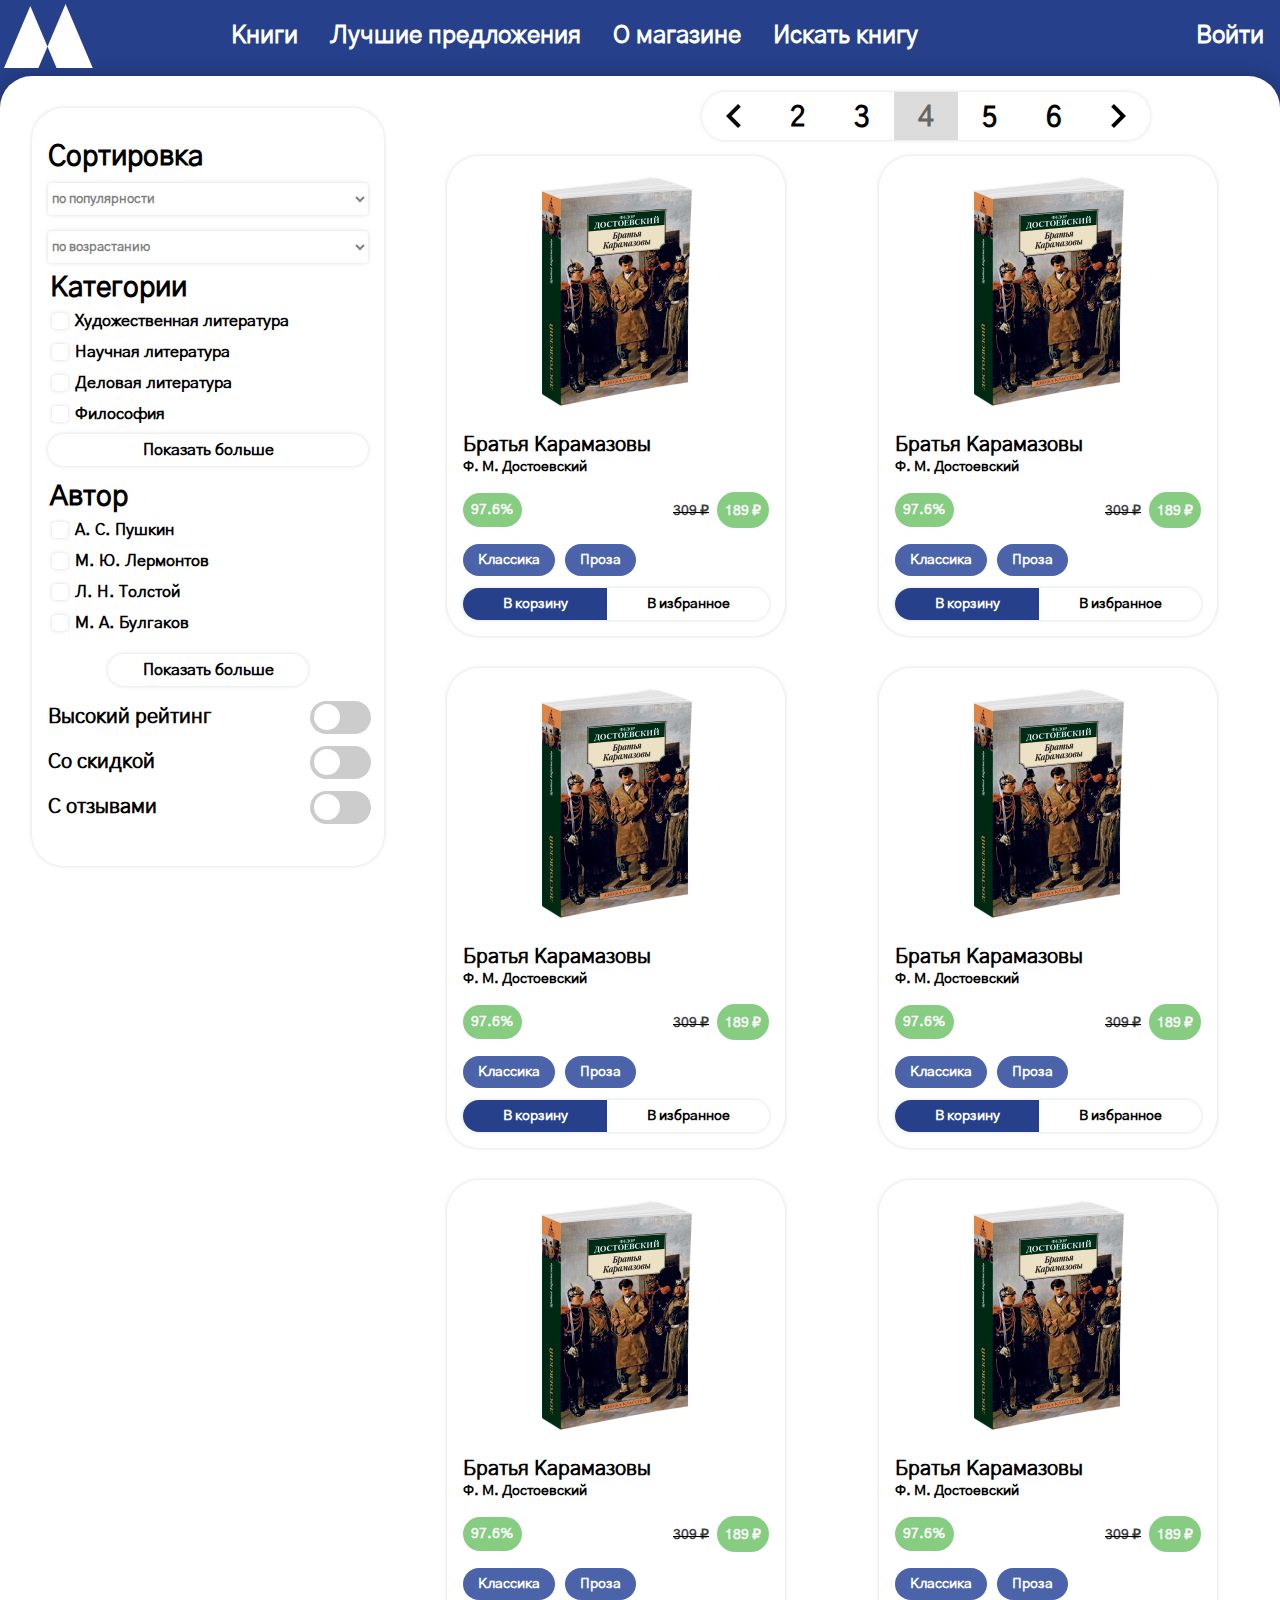
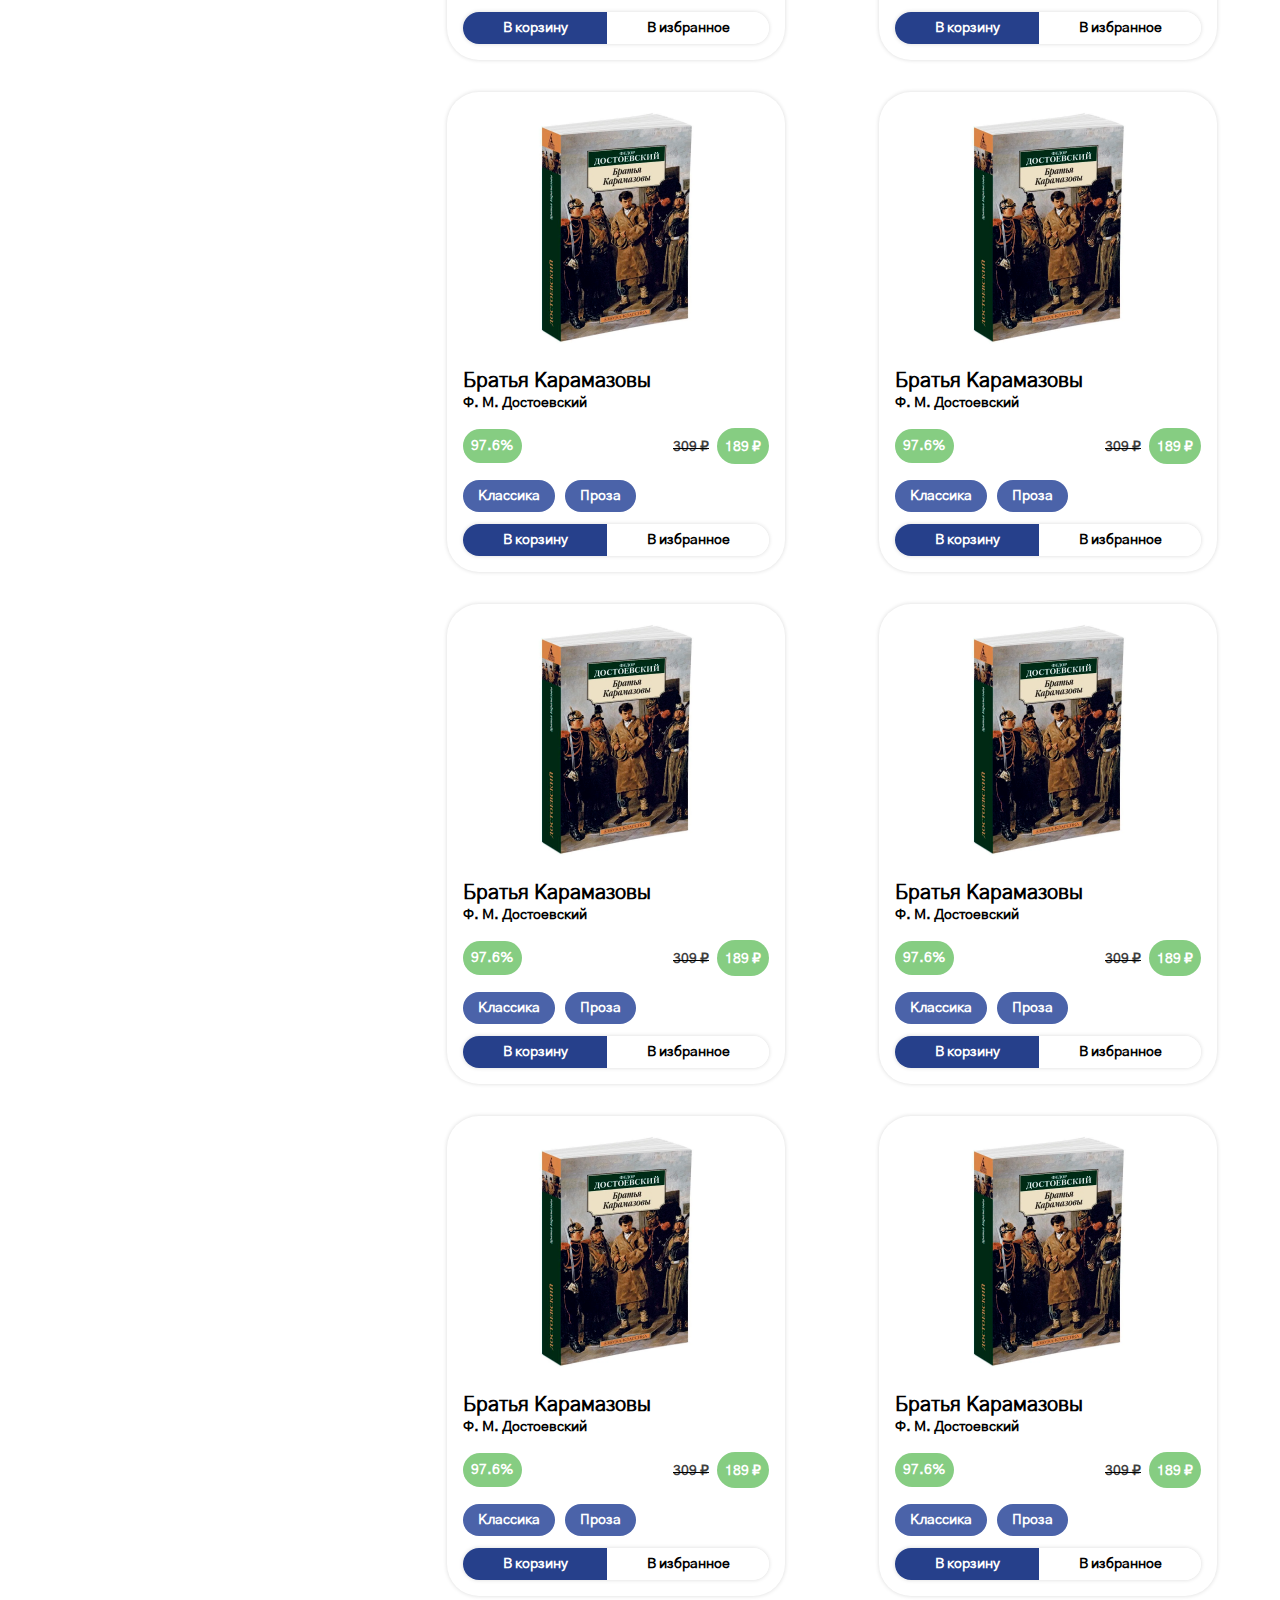
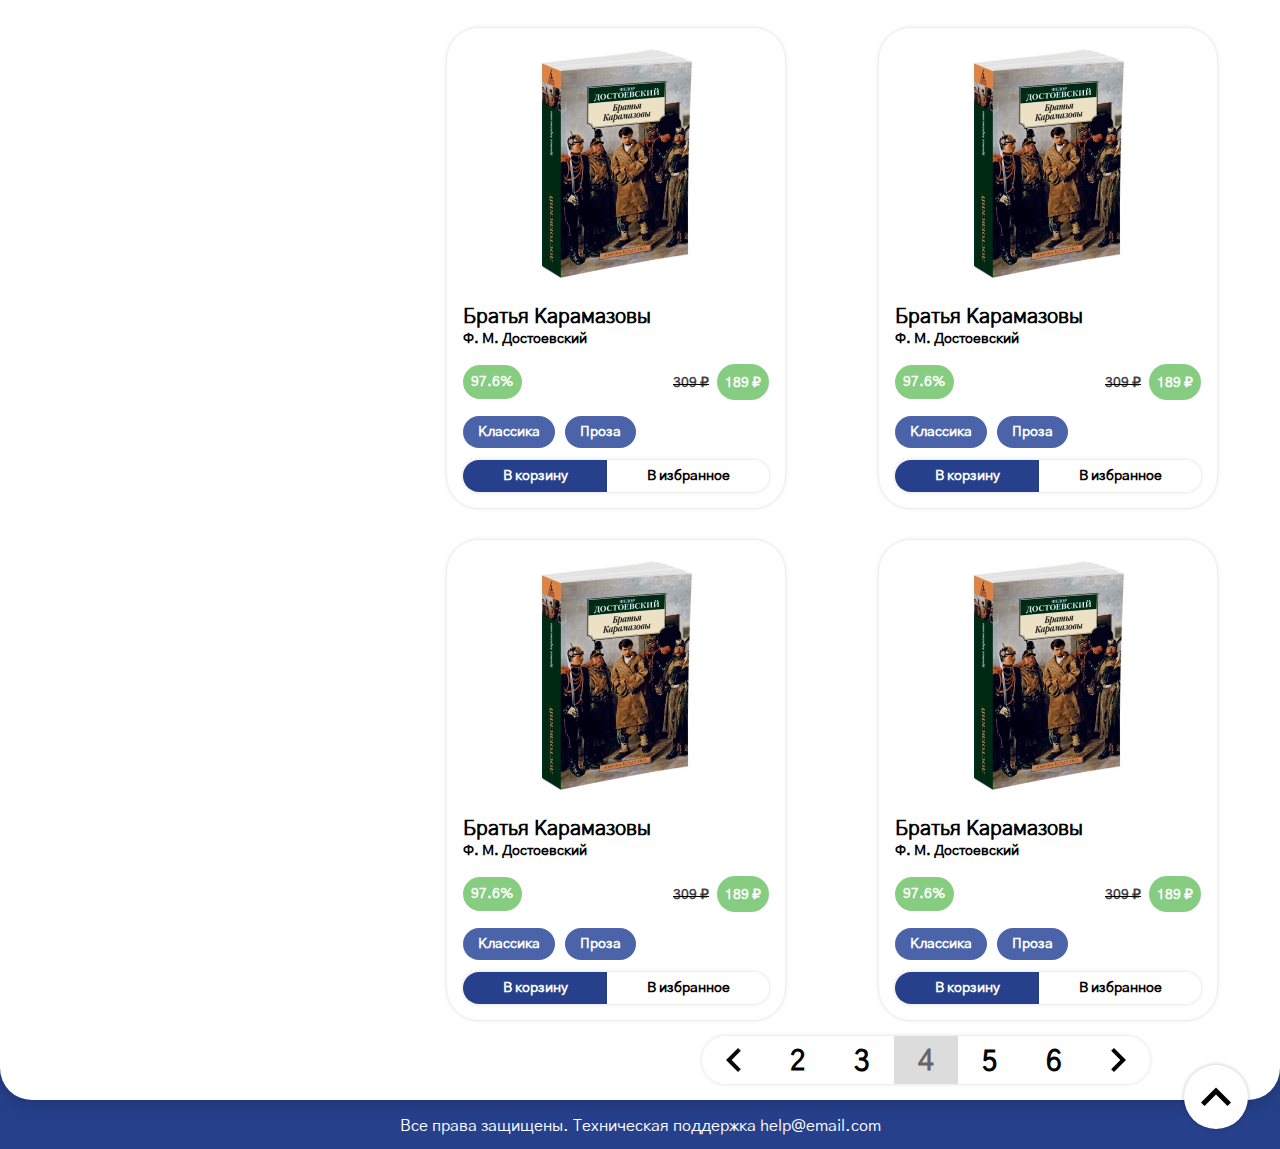
==== commit a238907a: "#14. Added one more row on index page" ====
--- a/index.html
+++ b/index.html
@@ -252,7 +252,6 @@
                         </div>
                     </div>
                 </div>
-                
                 <div class="tags">
                     <div class="item-tag">
                         <span>Классика</span>
@@ -815,6 +814,222 @@
                 </div> 
             </div>
             <div id="card-11" class="white-color item-card content-shadow">
+                <a href="./book.html">
+                    <img src="./img/book.png">
+                </a>
+                <span class="text-size-20">
+                    <a class="a-disable-highlight" href="./book.html">
+                        Братья Карамазовы
+                    </a>
+                </span>
+                <span class="hover-preview cursor-default">
+                    Ф. М. Достоевский
+                </span>
+                <div class="rating-and-price">
+                    <div class="rating-div">
+                        <div name="rating" class="rating green-color">
+                            <span>
+                                97.6%
+                            </span>
+                        </div>
+                    </div>
+                    <div class="price-div">
+                        <div name="price" class="price green-color">
+                            <span>
+                                189 ₽
+                            </span>
+                        </div>
+                        <div name="old-price" class="price-crossed">
+                            <span>
+                                309 ₽
+                            </span>
+                        </div>
+                    </div>
+                </div>
+                <div class="tags">
+                    <div class="item-tag">
+                        <span>Классика</span>
+                    </div>
+                    <div class="item-tag">
+                        <span>Проза</span>
+                    </div>
+                </div>
+                <div class="content-shadow white-color item-buttons">
+                    <div name="to-cart" class="blue-button left-border-radius-medium">
+                        <span>
+                            В корзину
+                        </span>
+                    </div>
+                    <div name="to-favorite" class="white-button right-border-radius-medium">
+                        <span>
+                            В избранное
+                        </span>
+                    </div>
+                </div> 
+            </div>
+            <div id="card-12" class="white-color item-card content-shadow">
+                <a href="./book.html">
+                    <img src="./img/book.png">
+                </a>
+                <span class="text-size-20">
+                    <a class="a-disable-highlight" href="./book.html">
+                        Братья Карамазовы
+                    </a>
+                </span>
+                <span class="hover-preview cursor-default">
+                    Ф. М. Достоевский
+                </span>
+                <div class="rating-and-price">
+                    <div class="rating-div">
+                        <div name="rating" class="rating green-color">
+                            <span>
+                                97.6%
+                            </span>
+                        </div>
+                    </div>
+                    <div class="price-div">
+                        <div name="price" class="price green-color">
+                            <span>
+                                189 ₽
+                            </span>
+                        </div>
+                        <div name="old-price" class="price-crossed">
+                            <span>
+                                309 ₽
+                            </span>
+                        </div>
+                    </div>
+                </div>
+                <div class="tags">
+                    <div class="item-tag">
+                        <span>Классика</span>
+                    </div>
+                    <div class="item-tag">
+                        <span>Проза</span>
+                    </div>
+                </div>
+                <div class="content-shadow white-color item-buttons">
+                    <div name="to-cart" class="blue-button left-border-radius-medium">
+                        <span>
+                            В корзину
+                        </span>
+                    </div>
+                    <div name="to-favorite" class="white-button right-border-radius-medium">
+                        <span>
+                            В избранное
+                        </span>
+                    </div>
+                </div> 
+            </div>
+            <div id="card-13" class="white-color item-card content-shadow">
+                <a href="./book.html">
+                    <img src="./img/book.png">
+                </a>
+                <span class="text-size-20">
+                    <a class="a-disable-highlight" href="./book.html">
+                        Братья Карамазовы
+                    </a>
+                </span>
+                <span class="hover-preview cursor-default">
+                    Ф. М. Достоевский
+                </span>
+                <div class="rating-and-price">
+                    <div class="rating-div">
+                        <div name="rating" class="rating green-color">
+                            <span>
+                                97.6%
+                            </span>
+                        </div>
+                    </div>
+                    <div class="price-div">
+                        <div name="price" class="price green-color">
+                            <span>
+                                189 ₽
+                            </span>
+                        </div>
+                        <div name="old-price" class="price-crossed">
+                            <span>
+                                309 ₽
+                            </span>
+                        </div>
+                    </div>
+                </div>
+                <div class="tags">
+                    <div class="item-tag">
+                        <span>Классика</span>
+                    </div>
+                    <div class="item-tag">
+                        <span>Проза</span>
+                    </div>
+                </div>
+                <div class="content-shadow white-color item-buttons">
+                    <div name="to-cart" class="blue-button left-border-radius-medium">
+                        <span>
+                            В корзину
+                        </span>
+                    </div>
+                    <div name="to-favorite" class="white-button right-border-radius-medium">
+                        <span>
+                            В избранное
+                        </span>
+                    </div>
+                </div> 
+            </div>
+            <div id="card-14" class="white-color item-card content-shadow">
+                <a href="./book.html">
+                    <img src="./img/book.png">
+                </a>
+                <span class="text-size-20">
+                    <a class="a-disable-highlight" href="./book.html">
+                        Братья Карамазовы
+                    </a>
+                </span>
+                <span class="hover-preview cursor-default">
+                    Ф. М. Достоевский
+                </span>
+                <div class="rating-and-price">
+                    <div class="rating-div">
+                        <div name="rating" class="rating green-color">
+                            <span>
+                                97.6%
+                            </span>
+                        </div>
+                    </div>
+                    <div class="price-div">
+                        <div name="price" class="price green-color">
+                            <span>
+                                189 ₽
+                            </span>
+                        </div>
+                        <div name="old-price" class="price-crossed">
+                            <span>
+                                309 ₽
+                            </span>
+                        </div>
+                    </div>
+                </div>
+                <div class="tags">
+                    <div class="item-tag">
+                        <span>Классика</span>
+                    </div>
+                    <div class="item-tag">
+                        <span>Проза</span>
+                    </div>
+                </div>
+                <div class="content-shadow white-color item-buttons">
+                    <div name="to-cart" class="blue-button left-border-radius-medium">
+                        <span>
+                            В корзину
+                        </span>
+                    </div>
+                    <div name="to-favorite" class="white-button right-border-radius-medium">
+                        <span>
+                            В избранное
+                        </span>
+                    </div>
+                </div> 
+            </div>
+            <div id="card-15" class="white-color item-card content-shadow">
                 <a href="./book.html">
                     <img src="./img/book.png">
                 </a>
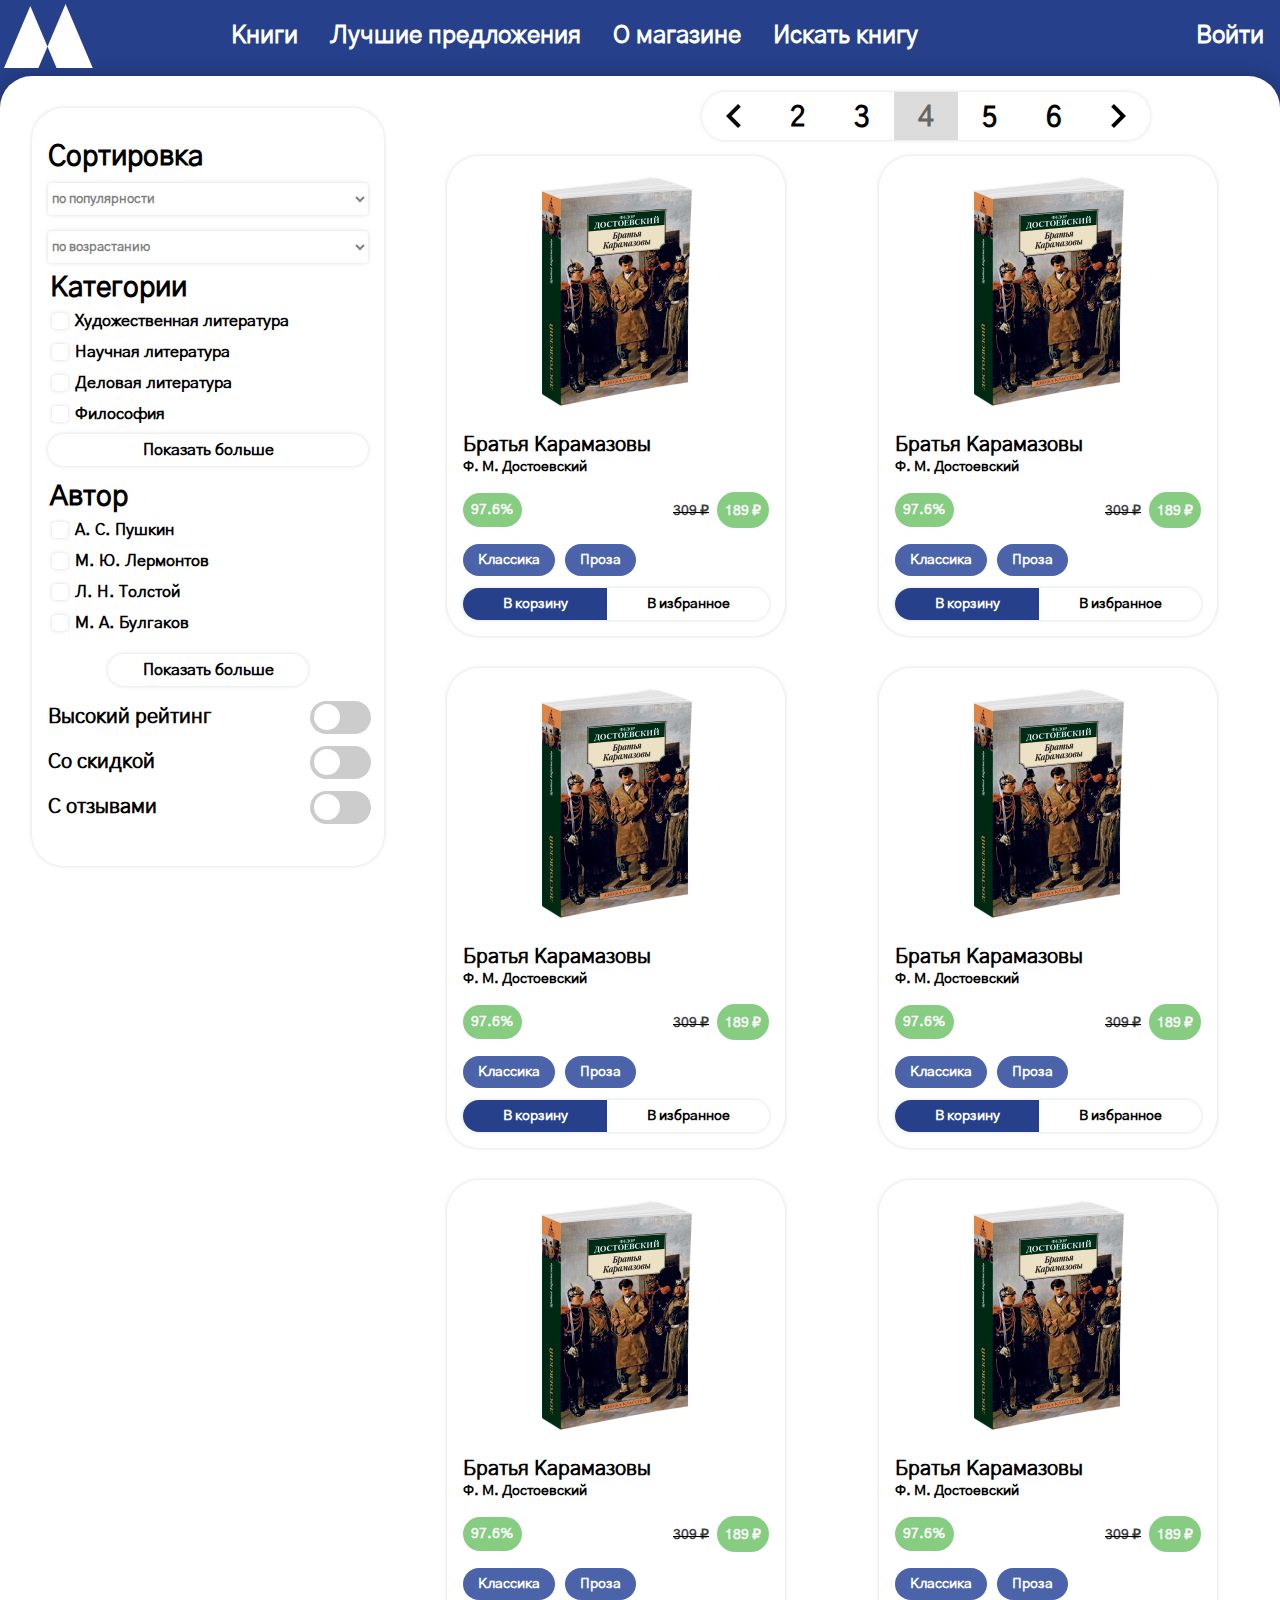
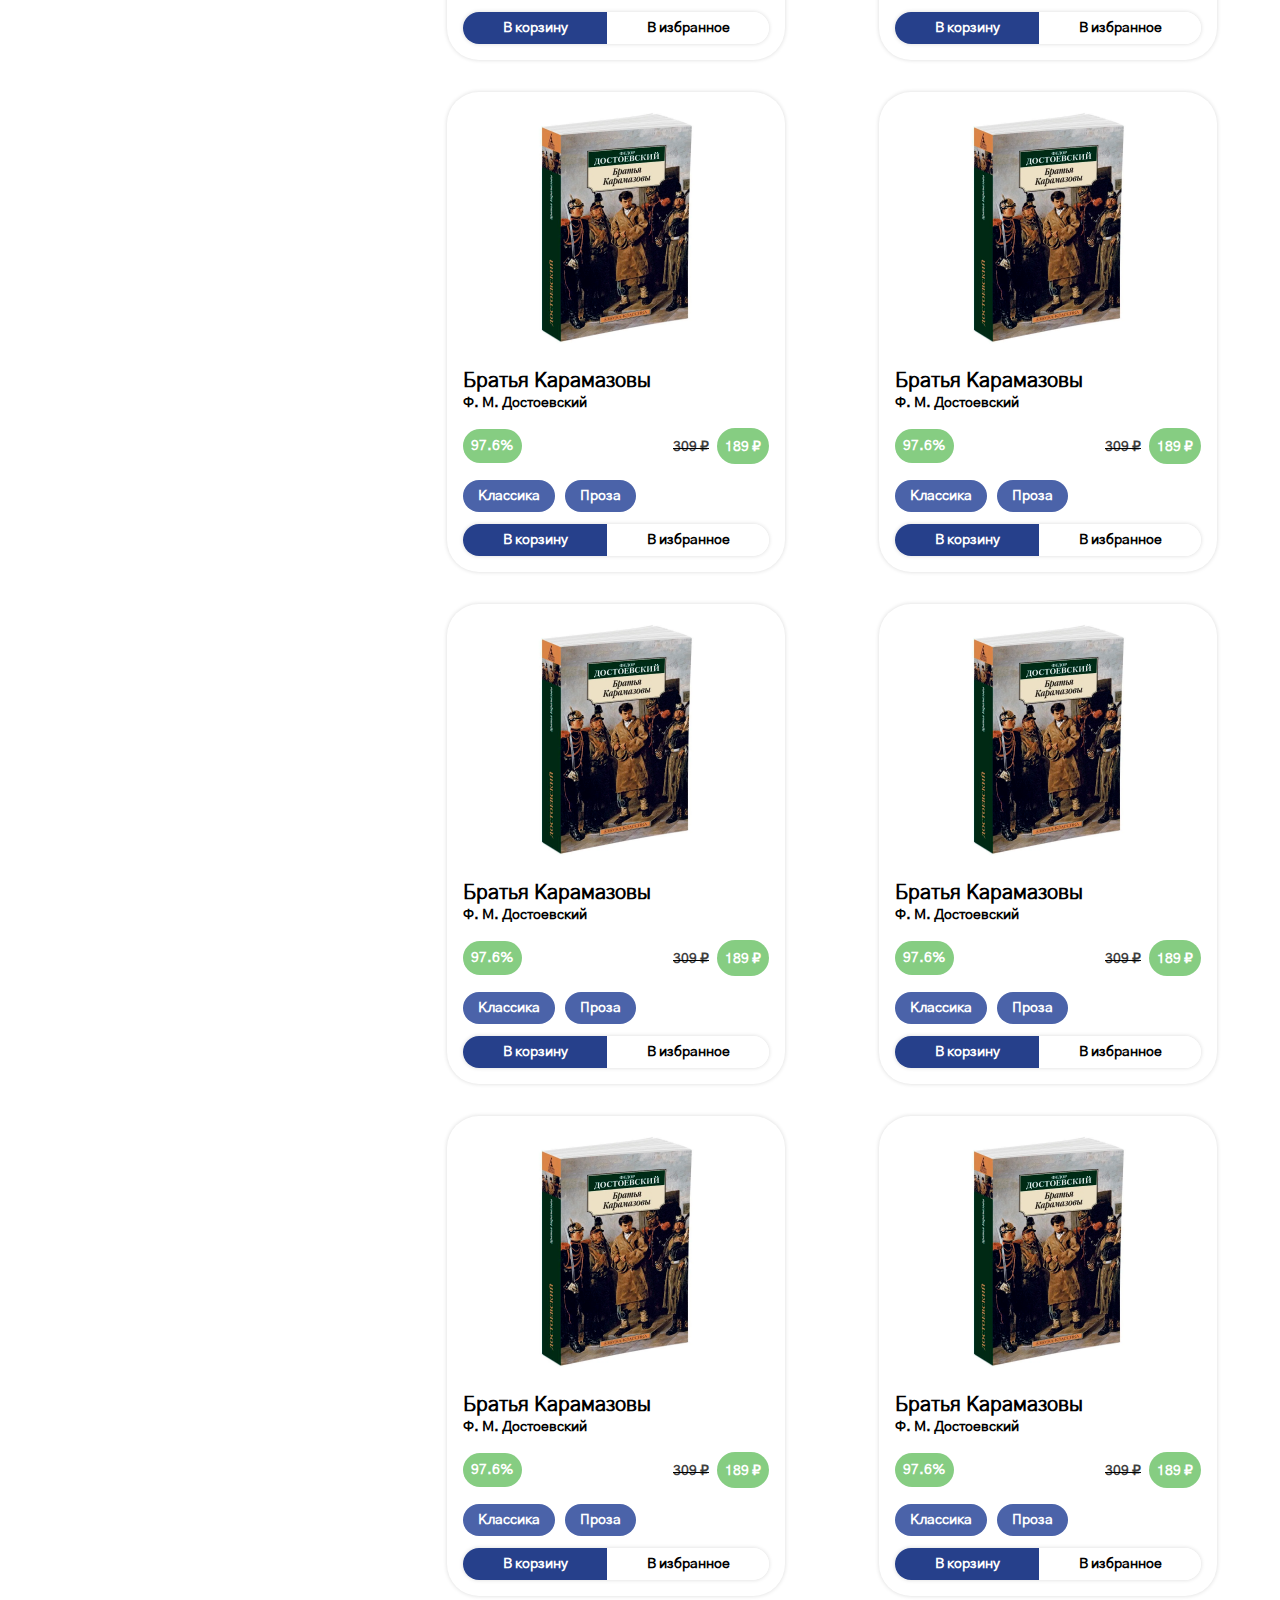
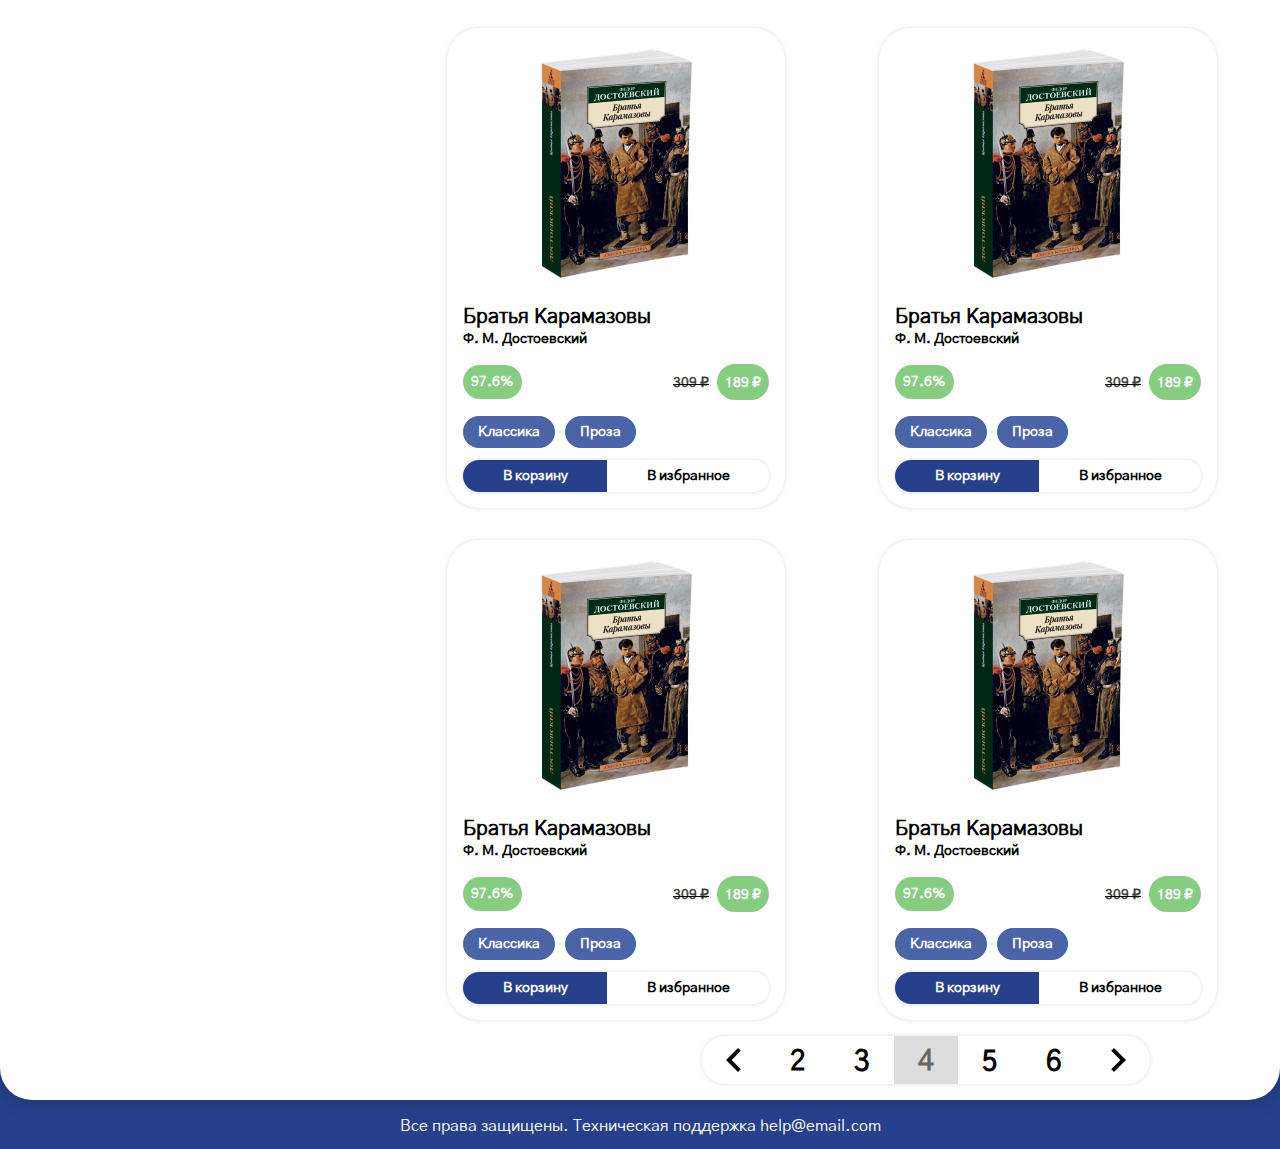
==== commit 61ed21c6: "#20. Favicon added" ====
--- a/index.html
+++ b/index.html
@@ -3,6 +3,7 @@
 
 <head>
     <meta charset="UTF-8"/>
+    <link rel="icon" type="image/x-icon" href="/img/favicon.ico"/>
     <link rel="stylesheet" href="./css/styles.css"/>
     <link rel="stylesheet" href="./font/GothicA1-Regular.woff">
     <script src="./scripts.js"></script>
@@ -234,6 +235,122 @@
                 <div class="rating-and-price">
                     <div class="rating-div">
                         <div name="rating" class="rating green-color">
+                            <span class="cursor-default">
+                                97.6%
+                            </span>
+                        </div>
+                    </div>
+                    <div class="price-div">
+                        <div name="price" class="price green-color">
+                            <span class="cursor-default">
+                                189 ₽
+                            </span>
+                        </div>
+                        <div name="old-price" class="price-crossed">
+                            <span class="cursor-default">
+                                309 ₽
+                            </span>
+                        </div>
+                    </div>
+                </div>
+                <div class="tags">
+                    <div class="item-tag">
+                        <span class="cursor-default">
+                            Классика
+                        </span>
+                    </div>
+                    <div class="item-tag">
+                        <span class="cursor-default">
+                            Проза
+                        </span>
+                    </div>
+                </div>
+                <div class="content-shadow white-color item-buttons">
+                    <div name="to-cart" class="blue-button left-border-radius-medium">
+                        <span>
+                            В корзину
+                        </span>
+                    </div>
+                    <div name="to-favorite" class="white-button right-border-radius-medium">
+                        <span>
+                            В избранное
+                        </span>
+                    </div>
+                </div> 
+            </div>
+            <div id="card-1" class="white-color item-card content-shadow">
+                <a href="./book.html">
+                    <img src="./img/book.png">
+                </a>
+                <span class="text-size-20">
+                    <a class="a-disable-highlight" href="./book.html">
+                        Братья Карамазовы
+                    </a>
+                </span>
+                <span class="hover-preview cursor-default">
+                    Ф. М. Достоевский
+                </span>
+                <div class="rating-and-price">
+                    <div class="rating-div">
+                        <div name="rating" class="rating green-color">
+                            <span class="cursor-default">
+                                97.6%
+                            </span>
+                        </div>
+                    </div>
+                    <div class="price-div">
+                        <div name="price" class="price green-color">
+                            <span class="cursor-default">
+                                189 ₽
+                            </span>
+                        </div>
+                        <div name="old-price" class="price-crossed">
+                            <span class="cursor-default">
+                                309 ₽
+                            </span>
+                        </div>
+                    </div>
+                </div>
+                <div class="tags">
+                    <div class="item-tag">
+                        <span class="cursor-default">
+                            Классика
+                        </span>
+                    </div>
+                    <div class="item-tag">
+                        <span class="cursor-default">
+                            Проза
+                        </span>
+                    </div>
+                </div>
+                <div class="content-shadow white-color item-buttons">
+                    <div name="to-cart" class="blue-button left-border-radius-medium">
+                        <span>
+                            В корзину
+                        </span>
+                    </div>
+                    <div name="to-favorite" class="white-button right-border-radius-medium">
+                        <span>
+                            В избранное
+                        </span>
+                    </div>
+                </div> 
+            </div>
+            <div id="card-2" class="white-color item-card content-shadow">
+                <a href="./book.html">
+                    <img src="./img/book.png">
+                </a>
+                <span class="text-size-20">
+                    <a class="a-disable-highlight" href="./book.html">
+                        Братья Карамазовы
+                    </a>
+                </span>
+                <span class="hover-preview cursor-default">
+                    Ф. М. Достоевский
+                </span>
+                <div class="rating-and-price">
+                    <div class="rating-div">
+                        <div name="rating" class="rating green-color">
                             <span>
                                 97.6%
                             </span>
@@ -273,114 +390,6 @@
                     </div>
                 </div> 
             </div>
-            <div id="card-1" class="white-color item-card content-shadow">
-                <a href="./book.html">
-                    <img src="./img/book.png">
-                </a>
-                <span class="text-size-20">
-                    <a class="a-disable-highlight" href="./book.html">
-                        Братья Карамазовы
-                    </a>
-                </span>
-                <span class="hover-preview cursor-default">
-                    Ф. М. Достоевский
-                </span>
-                <div class="rating-and-price">
-                    <div class="rating-div">
-                        <div name="rating" class="rating green-color">
-                            <span>
-                                97.6%
-                            </span>
-                        </div>
-                    </div>
-                    <div class="price-div">
-                        <div name="price" class="price green-color">
-                            <span>
-                                189 ₽
-                            </span>
-                        </div>
-                        <div name="old-price" class="price-crossed">
-                            <span>
-                                309 ₽
-                            </span>
-                        </div>
-                    </div>
-                </div>
-                <div class="tags">
-                    <div class="item-tag">
-                        <span>Классика</span>
-                    </div>
-                    <div class="item-tag">
-                        <span>Проза</span>
-                    </div>
-                </div>
-                <div class="content-shadow white-color item-buttons">
-                    <div name="to-cart" class="blue-button left-border-radius-medium">
-                        <span>
-                            В корзину
-                        </span>
-                    </div>
-                    <div name="to-favorite" class="white-button right-border-radius-medium">
-                        <span>
-                            В избранное
-                        </span>
-                    </div>
-                </div> 
-            </div>
-            <div id="card-2" class="white-color item-card content-shadow">
-                <a href="./book.html">
-                    <img src="./img/book.png">
-                </a>
-                <span class="text-size-20">
-                    <a class="a-disable-highlight" href="./book.html">
-                        Братья Карамазовы
-                    </a>
-                </span>
-                <span class="hover-preview cursor-default">
-                    Ф. М. Достоевский
-                </span>
-                <div class="rating-and-price">
-                    <div class="rating-div">
-                        <div name="rating" class="rating green-color">
-                            <span>
-                                97.6%
-                            </span>
-                        </div>
-                    </div>
-                    <div class="price-div">
-                        <div name="price" class="price green-color">
-                            <span>
-                                189 ₽
-                            </span>
-                        </div>
-                        <div name="old-price" class="price-crossed">
-                            <span>
-                                309 ₽
-                            </span>
-                        </div>
-                    </div>
-                </div>
-                <div class="tags">
-                    <div class="item-tag">
-                        <span>Классика</span>
-                    </div>
-                    <div class="item-tag">
-                        <span>Проза</span>
-                    </div>
-                </div>
-                <div class="content-shadow white-color item-buttons">
-                    <div name="to-cart" class="blue-button left-border-radius-medium">
-                        <span>
-                            В корзину
-                        </span>
-                    </div>
-                    <div name="to-favorite" class="white-button right-border-radius-medium">
-                        <span>
-                            В избранное
-                        </span>
-                    </div>
-                </div> 
-            </div>
             <div id="card-3" class="white-color item-card content-shadow">
                 <a href="./book.html">
                     <img src="./img/book.png">
@@ -396,30 +405,34 @@
                 <div class="rating-and-price">
                     <div class="rating-div">
                         <div name="rating" class="rating green-color">
-                            <span>
-                                97.6%
-                            </span>
-                        </div>
-                    </div>
-                    <div class="price-div">
-                        <div name="price" class="price green-color">
-                            <span>
-                                189 ₽
-                            </span>
-                        </div>
-                        <div name="old-price" class="price-crossed">
-                            <span>
-                                309 ₽
-                            </span>
-                        </div>
-                    </div>
-                </div>
-                <div class="tags">
-                    <div class="item-tag">
-                        <span>Классика</span>
-                    </div>
-                    <div class="item-tag">
-                        <span>Проза</span>
+                            <span class="cursor-default">
+                                97.6%
+                            </span>
+                        </div>
+                    </div>
+                    <div class="price-div">
+                        <div name="price" class="price green-color">
+                            <span class="cursor-default">
+                                189 ₽
+                            </span>
+                        </div>
+                        <div name="old-price" class="price-crossed">
+                            <span class="cursor-default">
+                                309 ₽
+                            </span>
+                        </div>
+                    </div>
+                </div>
+                <div class="tags">
+                    <div class="item-tag">
+                        <span class="cursor-default">
+                            Классика
+                        </span>
+                    </div>
+                    <div class="item-tag">
+                        <span class="cursor-default">
+                            Проза
+                        </span>
                     </div>
                 </div>
                 <div class="content-shadow white-color item-buttons">
@@ -450,30 +463,34 @@
                 <div class="rating-and-price">
                     <div class="rating-div">
                         <div name="rating" class="rating green-color">
-                            <span>
-                                97.6%
-                            </span>
-                        </div>
-                    </div>
-                    <div class="price-div">
-                        <div name="price" class="price green-color">
-                            <span>
-                                189 ₽
-                            </span>
-                        </div>
-                        <div name="old-price" class="price-crossed">
-                            <span>
-                                309 ₽
-                            </span>
-                        </div>
-                    </div>
-                </div>
-                <div class="tags">
-                    <div class="item-tag">
-                        <span>Классика</span>
-                    </div>
-                    <div class="item-tag">
-                        <span>Проза</span>
+                            <span class="cursor-default">
+                                97.6%
+                            </span>
+                        </div>
+                    </div>
+                    <div class="price-div">
+                        <div name="price" class="price green-color">
+                            <span class="cursor-default">
+                                189 ₽
+                            </span>
+                        </div>
+                        <div name="old-price" class="price-crossed">
+                            <span class="cursor-default">
+                                309 ₽
+                            </span>
+                        </div>
+                    </div>
+                </div>
+                <div class="tags">
+                    <div class="item-tag">
+                        <span class="cursor-default">
+                            Классика
+                        </span>
+                    </div>
+                    <div class="item-tag">
+                        <span class="cursor-default">
+                            Проза
+                        </span>
                     </div>
                 </div>
                 <div class="content-shadow white-color item-buttons">
@@ -504,30 +521,34 @@
                 <div class="rating-and-price">
                     <div class="rating-div">
                         <div name="rating" class="rating green-color">
-                            <span>
-                                97.6%
-                            </span>
-                        </div>
-                    </div>
-                    <div class="price-div">
-                        <div name="price" class="price green-color">
-                            <span>
-                                189 ₽
-                            </span>
-                        </div>
-                        <div name="old-price" class="price-crossed">
-                            <span>
-                                309 ₽
-                            </span>
-                        </div>
-                    </div>
-                </div>
-                <div class="tags">
-                    <div class="item-tag">
-                        <span>Классика</span>
-                    </div>
-                    <div class="item-tag">
-                        <span>Проза</span>
+                            <span class="cursor-default">
+                                97.6%
+                            </span>
+                        </div>
+                    </div>
+                    <div class="price-div">
+                        <div name="price" class="price green-color">
+                            <span class="cursor-default">
+                                189 ₽
+                            </span>
+                        </div>
+                        <div name="old-price" class="price-crossed">
+                            <span class="cursor-default">
+                                309 ₽
+                            </span>
+                        </div>
+                    </div>
+                </div>
+                <div class="tags">
+                    <div class="item-tag">
+                        <span class="cursor-default">
+                            Классика
+                        </span>
+                    </div>
+                    <div class="item-tag">
+                        <span class="cursor-default">
+                            Проза
+                        </span>
                     </div>
                 </div>
                 <div class="content-shadow white-color item-buttons">
@@ -558,30 +579,34 @@
                 <div class="rating-and-price">
                     <div class="rating-div">
                         <div name="rating" class="rating green-color">
-                            <span>
-                                97.6%
-                            </span>
-                        </div>
-                    </div>
-                    <div class="price-div">
-                        <div name="price" class="price green-color">
-                            <span>
-                                189 ₽
-                            </span>
-                        </div>
-                        <div name="old-price" class="price-crossed">
-                            <span>
-                                309 ₽
-                            </span>
-                        </div>
-                    </div>
-                </div>
-                <div class="tags">
-                    <div class="item-tag">
-                        <span>Классика</span>
-                    </div>
-                    <div class="item-tag">
-                        <span>Проза</span>
+                            <span class="cursor-default">
+                                97.6%
+                            </span>
+                        </div>
+                    </div>
+                    <div class="price-div">
+                        <div name="price" class="price green-color">
+                            <span class="cursor-default">
+                                189 ₽
+                            </span>
+                        </div>
+                        <div name="old-price" class="price-crossed">
+                            <span class="cursor-default">
+                                309 ₽
+                            </span>
+                        </div>
+                    </div>
+                </div>
+                <div class="tags">
+                    <div class="item-tag">
+                        <span class="cursor-default">
+                            Классика
+                        </span>
+                    </div>
+                    <div class="item-tag">
+                        <span class="cursor-default">
+                            Проза
+                        </span>
                     </div>
                 </div>
                 <div class="content-shadow white-color item-buttons">
@@ -612,30 +637,34 @@
                 <div class="rating-and-price">
                     <div class="rating-div">
                         <div name="rating" class="rating green-color">
-                            <span>
-                                97.6%
-                            </span>
-                        </div>
-                    </div>
-                    <div class="price-div">
-                        <div name="price" class="price green-color">
-                            <span>
-                                189 ₽
-                            </span>
-                        </div>
-                        <div name="old-price" class="price-crossed">
-                            <span>
-                                309 ₽
-                            </span>
-                        </div>
-                    </div>
-                </div>
-                <div class="tags">
-                    <div class="item-tag">
-                        <span>Классика</span>
-                    </div>
-                    <div class="item-tag">
-                        <span>Проза</span>
+                            <span class="cursor-default">
+                                97.6%
+                            </span>
+                        </div>
+                    </div>
+                    <div class="price-div">
+                        <div name="price" class="price green-color">
+                            <span class="cursor-default">
+                                189 ₽
+                            </span>
+                        </div>
+                        <div name="old-price" class="price-crossed">
+                            <span class="cursor-default">
+                                309 ₽
+                            </span>
+                        </div>
+                    </div>
+                </div>
+                <div class="tags">
+                    <div class="item-tag">
+                        <span class="cursor-default">
+                            Классика
+                        </span>
+                    </div>
+                    <div class="item-tag">
+                        <span class="cursor-default">
+                            Проза
+                        </span>
                     </div>
                 </div>
                 <div class="content-shadow white-color item-buttons">
@@ -666,30 +695,34 @@
                 <div class="rating-and-price">
                     <div class="rating-div">
                         <div name="rating" class="rating green-color">
-                            <span>
-                                97.6%
-                            </span>
-                        </div>
-                    </div>
-                    <div class="price-div">
-                        <div name="price" class="price green-color">
-                            <span>
-                                189 ₽
-                            </span>
-                        </div>
-                        <div name="old-price" class="price-crossed">
-                            <span>
-                                309 ₽
-                            </span>
-                        </div>
-                    </div>
-                </div>
-                <div class="tags">
-                    <div class="item-tag">
-                        <span>Классика</span>
-                    </div>
-                    <div class="item-tag">
-                        <span>Проза</span>
+                            <span class="cursor-default">
+                                97.6%
+                            </span>
+                        </div>
+                    </div>
+                    <div class="price-div">
+                        <div name="price" class="price green-color">
+                            <span class="cursor-default">
+                                189 ₽
+                            </span>
+                        </div>
+                        <div name="old-price" class="price-crossed">
+                            <span class="cursor-default">
+                                309 ₽
+                            </span>
+                        </div>
+                    </div>
+                </div>
+                <div class="tags">
+                    <div class="item-tag">
+                        <span class="cursor-default">
+                            Классика
+                        </span>
+                    </div>
+                    <div class="item-tag">
+                        <span class="cursor-default">
+                            Проза
+                        </span>
                     </div>
                 </div>
                 <div class="content-shadow white-color item-buttons">
@@ -720,30 +753,34 @@
                 <div class="rating-and-price">
                     <div class="rating-div">
                         <div name="rating" class="rating green-color">
-                            <span>
-                                97.6%
-                            </span>
-                        </div>
-                    </div>
-                    <div class="price-div">
-                        <div name="price" class="price green-color">
-                            <span>
-                                189 ₽
-                            </span>
-                        </div>
-                        <div name="old-price" class="price-crossed">
-                            <span>
-                                309 ₽
-                            </span>
-                        </div>
-                    </div>
-                </div>
-                <div class="tags">
-                    <div class="item-tag">
-                        <span>Классика</span>
-                    </div>
-                    <div class="item-tag">
-                        <span>Проза</span>
+                            <span class="cursor-default">
+                                97.6%
+                            </span>
+                        </div>
+                    </div>
+                    <div class="price-div">
+                        <div name="price" class="price green-color">
+                            <span class="cursor-default">
+                                189 ₽
+                            </span>
+                        </div>
+                        <div name="old-price" class="price-crossed">
+                            <span class="cursor-default">
+                                309 ₽
+                            </span>
+                        </div>
+                    </div>
+                </div>
+                <div class="tags">
+                    <div class="item-tag">
+                        <span class="cursor-default">
+                            Классика
+                        </span>
+                    </div>
+                    <div class="item-tag">
+                        <span class="cursor-default">
+                            Проза
+                        </span>
                     </div>
                 </div>
                 <div class="content-shadow white-color item-buttons">
@@ -774,30 +811,34 @@
                 <div class="rating-and-price">
                     <div class="rating-div">
                         <div name="rating" class="rating green-color">
-                            <span>
-                                97.6%
-                            </span>
-                        </div>
-                    </div>
-                    <div class="price-div">
-                        <div name="price" class="price green-color">
-                            <span>
-                                189 ₽
-                            </span>
-                        </div>
-                        <div name="old-price" class="price-crossed">
-                            <span>
-                                309 ₽
-                            </span>
-                        </div>
-                    </div>
-                </div>
-                <div class="tags">
-                    <div class="item-tag">
-                        <span>Классика</span>
-                    </div>
-                    <div class="item-tag">
-                        <span>Проза</span>
+                            <span class="cursor-default">
+                                97.6%
+                            </span>
+                        </div>
+                    </div>
+                    <div class="price-div">
+                        <div name="price" class="price green-color">
+                            <span class="cursor-default">
+                                189 ₽
+                            </span>
+                        </div>
+                        <div name="old-price" class="price-crossed">
+                            <span class="cursor-default">
+                                309 ₽
+                            </span>
+                        </div>
+                    </div>
+                </div>
+                <div class="tags">
+                    <div class="item-tag">
+                        <span class="cursor-default">
+                            Классика
+                        </span>
+                    </div>
+                    <div class="item-tag">
+                        <span class="cursor-default">
+                            Проза
+                        </span>
                     </div>
                 </div>
                 <div class="content-shadow white-color item-buttons">
@@ -828,30 +869,34 @@
                 <div class="rating-and-price">
                     <div class="rating-div">
                         <div name="rating" class="rating green-color">
-                            <span>
-                                97.6%
-                            </span>
-                        </div>
-                    </div>
-                    <div class="price-div">
-                        <div name="price" class="price green-color">
-                            <span>
-                                189 ₽
-                            </span>
-                        </div>
-                        <div name="old-price" class="price-crossed">
-                            <span>
-                                309 ₽
-                            </span>
-                        </div>
-                    </div>
-                </div>
-                <div class="tags">
-                    <div class="item-tag">
-                        <span>Классика</span>
-                    </div>
-                    <div class="item-tag">
-                        <span>Проза</span>
+                            <span class="cursor-default">
+                                97.6%
+                            </span>
+                        </div>
+                    </div>
+                    <div class="price-div">
+                        <div name="price" class="price green-color">
+                            <span class="cursor-default">
+                                189 ₽
+                            </span>
+                        </div>
+                        <div name="old-price" class="price-crossed">
+                            <span class="cursor-default">
+                                309 ₽
+                            </span>
+                        </div>
+                    </div>
+                </div>
+                <div class="tags">
+                    <div class="item-tag">
+                        <span class="cursor-default">
+                            Классика
+                        </span>
+                    </div>
+                    <div class="item-tag">
+                        <span class="cursor-default">
+                            Проза
+                        </span>
                     </div>
                 </div>
                 <div class="content-shadow white-color item-buttons">
@@ -882,30 +927,34 @@
                 <div class="rating-and-price">
                     <div class="rating-div">
                         <div name="rating" class="rating green-color">
-                            <span>
-                                97.6%
-                            </span>
-                        </div>
-                    </div>
-                    <div class="price-div">
-                        <div name="price" class="price green-color">
-                            <span>
-                                189 ₽
-                            </span>
-                        </div>
-                        <div name="old-price" class="price-crossed">
-                            <span>
-                                309 ₽
-                            </span>
-                        </div>
-                    </div>
-                </div>
-                <div class="tags">
-                    <div class="item-tag">
-                        <span>Классика</span>
-                    </div>
-                    <div class="item-tag">
-                        <span>Проза</span>
+                            <span class="cursor-default">
+                                97.6%
+                            </span>
+                        </div>
+                    </div>
+                    <div class="price-div">
+                        <div name="price" class="price green-color">
+                            <span class="cursor-default">
+                                189 ₽
+                            </span>
+                        </div>
+                        <div name="old-price" class="price-crossed">
+                            <span class="cursor-default">
+                                309 ₽
+                            </span>
+                        </div>
+                    </div>
+                </div>
+                <div class="tags">
+                    <div class="item-tag">
+                        <span class="cursor-default">
+                            Классика
+                        </span>
+                    </div>
+                    <div class="item-tag">
+                        <span class="cursor-default">
+                            Проза
+                        </span>
                     </div>
                 </div>
                 <div class="content-shadow white-color item-buttons">
@@ -936,30 +985,34 @@
                 <div class="rating-and-price">
                     <div class="rating-div">
                         <div name="rating" class="rating green-color">
-                            <span>
-                                97.6%
-                            </span>
-                        </div>
-                    </div>
-                    <div class="price-div">
-                        <div name="price" class="price green-color">
-                            <span>
-                                189 ₽
-                            </span>
-                        </div>
-                        <div name="old-price" class="price-crossed">
-                            <span>
-                                309 ₽
-                            </span>
-                        </div>
-                    </div>
-                </div>
-                <div class="tags">
-                    <div class="item-tag">
-                        <span>Классика</span>
-                    </div>
-                    <div class="item-tag">
-                        <span>Проза</span>
+                            <span class="cursor-default">
+                                97.6%
+                            </span>
+                        </div>
+                    </div>
+                    <div class="price-div">
+                        <div name="price" class="price green-color">
+                            <span class="cursor-default">
+                                189 ₽
+                            </span>
+                        </div>
+                        <div name="old-price" class="price-crossed">
+                            <span class="cursor-default">
+                                309 ₽
+                            </span>
+                        </div>
+                    </div>
+                </div>
+                <div class="tags">
+                    <div class="item-tag">
+                        <span class="cursor-default">
+                            Классика
+                        </span>
+                    </div>
+                    <div class="item-tag">
+                        <span class="cursor-default">
+                            Проза
+                        </span>
                     </div>
                 </div>
                 <div class="content-shadow white-color item-buttons">
@@ -990,30 +1043,34 @@
                 <div class="rating-and-price">
                     <div class="rating-div">
                         <div name="rating" class="rating green-color">
-                            <span>
-                                97.6%
-                            </span>
-                        </div>
-                    </div>
-                    <div class="price-div">
-                        <div name="price" class="price green-color">
-                            <span>
-                                189 ₽
-                            </span>
-                        </div>
-                        <div name="old-price" class="price-crossed">
-                            <span>
-                                309 ₽
-                            </span>
-                        </div>
-                    </div>
-                </div>
-                <div class="tags">
-                    <div class="item-tag">
-                        <span>Классика</span>
-                    </div>
-                    <div class="item-tag">
-                        <span>Проза</span>
+                            <span class="cursor-default">
+                                97.6%
+                            </span>
+                        </div>
+                    </div>
+                    <div class="price-div">
+                        <div name="price" class="price green-color">
+                            <span class="cursor-default">
+                                189 ₽
+                            </span>
+                        </div>
+                        <div name="old-price" class="price-crossed">
+                            <span class="cursor-default">
+                                309 ₽
+                            </span>
+                        </div>
+                    </div>
+                </div>
+                <div class="tags">
+                    <div class="item-tag">
+                        <span class="cursor-default">
+                            Классика
+                        </span>
+                    </div>
+                    <div class="item-tag">
+                        <span class="cursor-default">
+                            Проза
+                        </span>
                     </div>
                 </div>
                 <div class="content-shadow white-color item-buttons">
@@ -1044,30 +1101,34 @@
                 <div class="rating-and-price">
                     <div class="rating-div">
                         <div name="rating" class="rating green-color">
-                            <span>
-                                97.6%
-                            </span>
-                        </div>
-                    </div>
-                    <div class="price-div">
-                        <div name="price" class="price green-color">
-                            <span>
-                                189 ₽
-                            </span>
-                        </div>
-                        <div name="old-price" class="price-crossed">
-                            <span>
-                                309 ₽
-                            </span>
-                        </div>
-                    </div>
-                </div>
-                <div class="tags">
-                    <div class="item-tag">
-                        <span>Классика</span>
-                    </div>
-                    <div class="item-tag">
-                        <span>Проза</span>
+                            <span class="cursor-default">
+                                97.6%
+                            </span>
+                        </div>
+                    </div>
+                    <div class="price-div">
+                        <div name="price" class="price green-color">
+                            <span class="cursor-default">
+                                189 ₽
+                            </span>
+                        </div>
+                        <div name="old-price" class="price-crossed">
+                            <span class="cursor-default">
+                                309 ₽
+                            </span>
+                        </div>
+                    </div>
+                </div>
+                <div class="tags">
+                    <div class="item-tag">
+                        <span class="cursor-default">
+                            Классика
+                        </span>
+                    </div>
+                    <div class="item-tag">
+                        <span class="cursor-default">
+                            Проза
+                        </span>
                     </div>
                 </div>
                 <div class="content-shadow white-color item-buttons">
--- a/css/styles.css
+++ b/css/styles.css
@@ -601,13 +601,16 @@
     box-shadow: 0px 0px 4px rgba(0, 0, 0, 0.25);
     border-radius: 48px;
     background-color: white;
-    position: absolute;
-    right: 32px;
-    bottom: 4px;
+    position: fixed;
+    right: 16px;
+    bottom: 16px;
     display: flex;
     flex-direction: column;
     justify-content: center;
     cursor: pointer;
+    opacity: 0;
+    transition: all .1s ease-in-out;
+    transform: scale(.67);
 }
 
 .scroll-button i {
@@ -623,6 +626,7 @@
     margin-top: 8px;
     opacity: 0;
     transition: all .3s ease-in-out;
+    z-index: 5;
 }
 
 .preview-author {
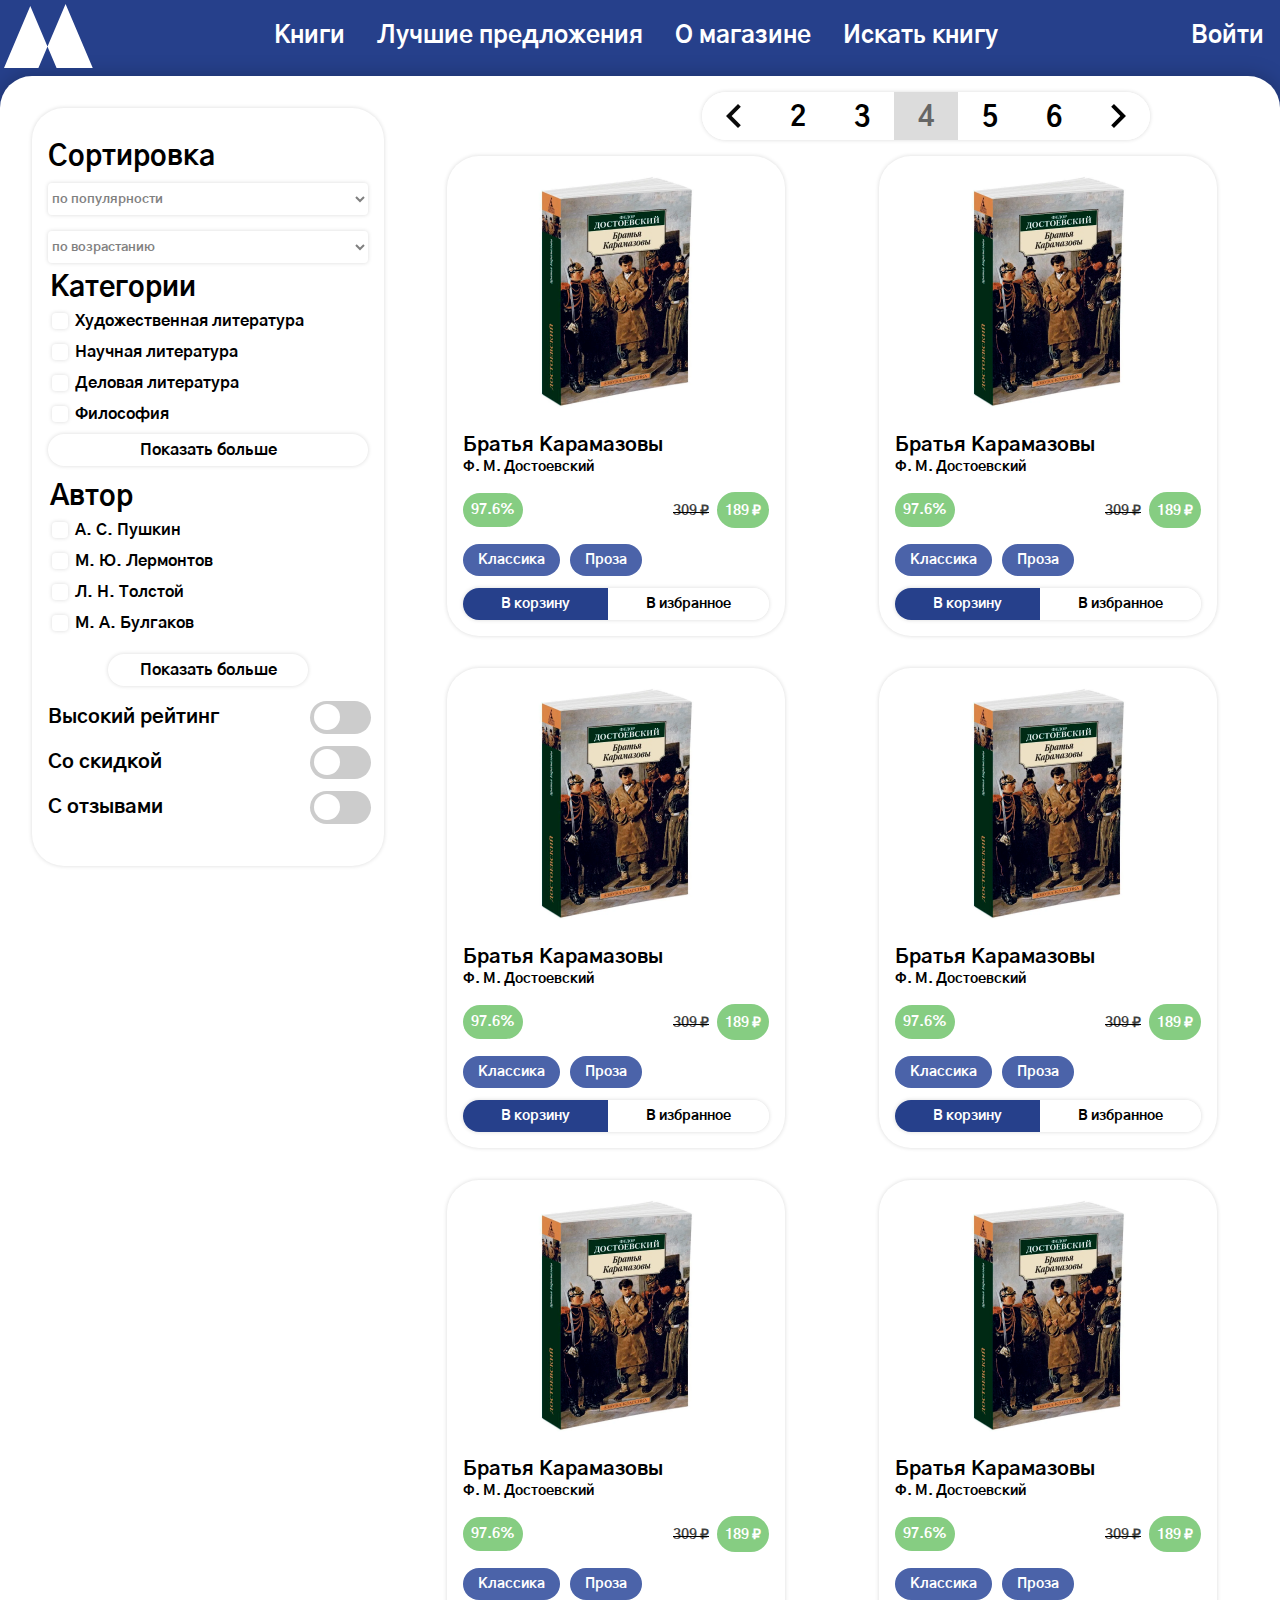
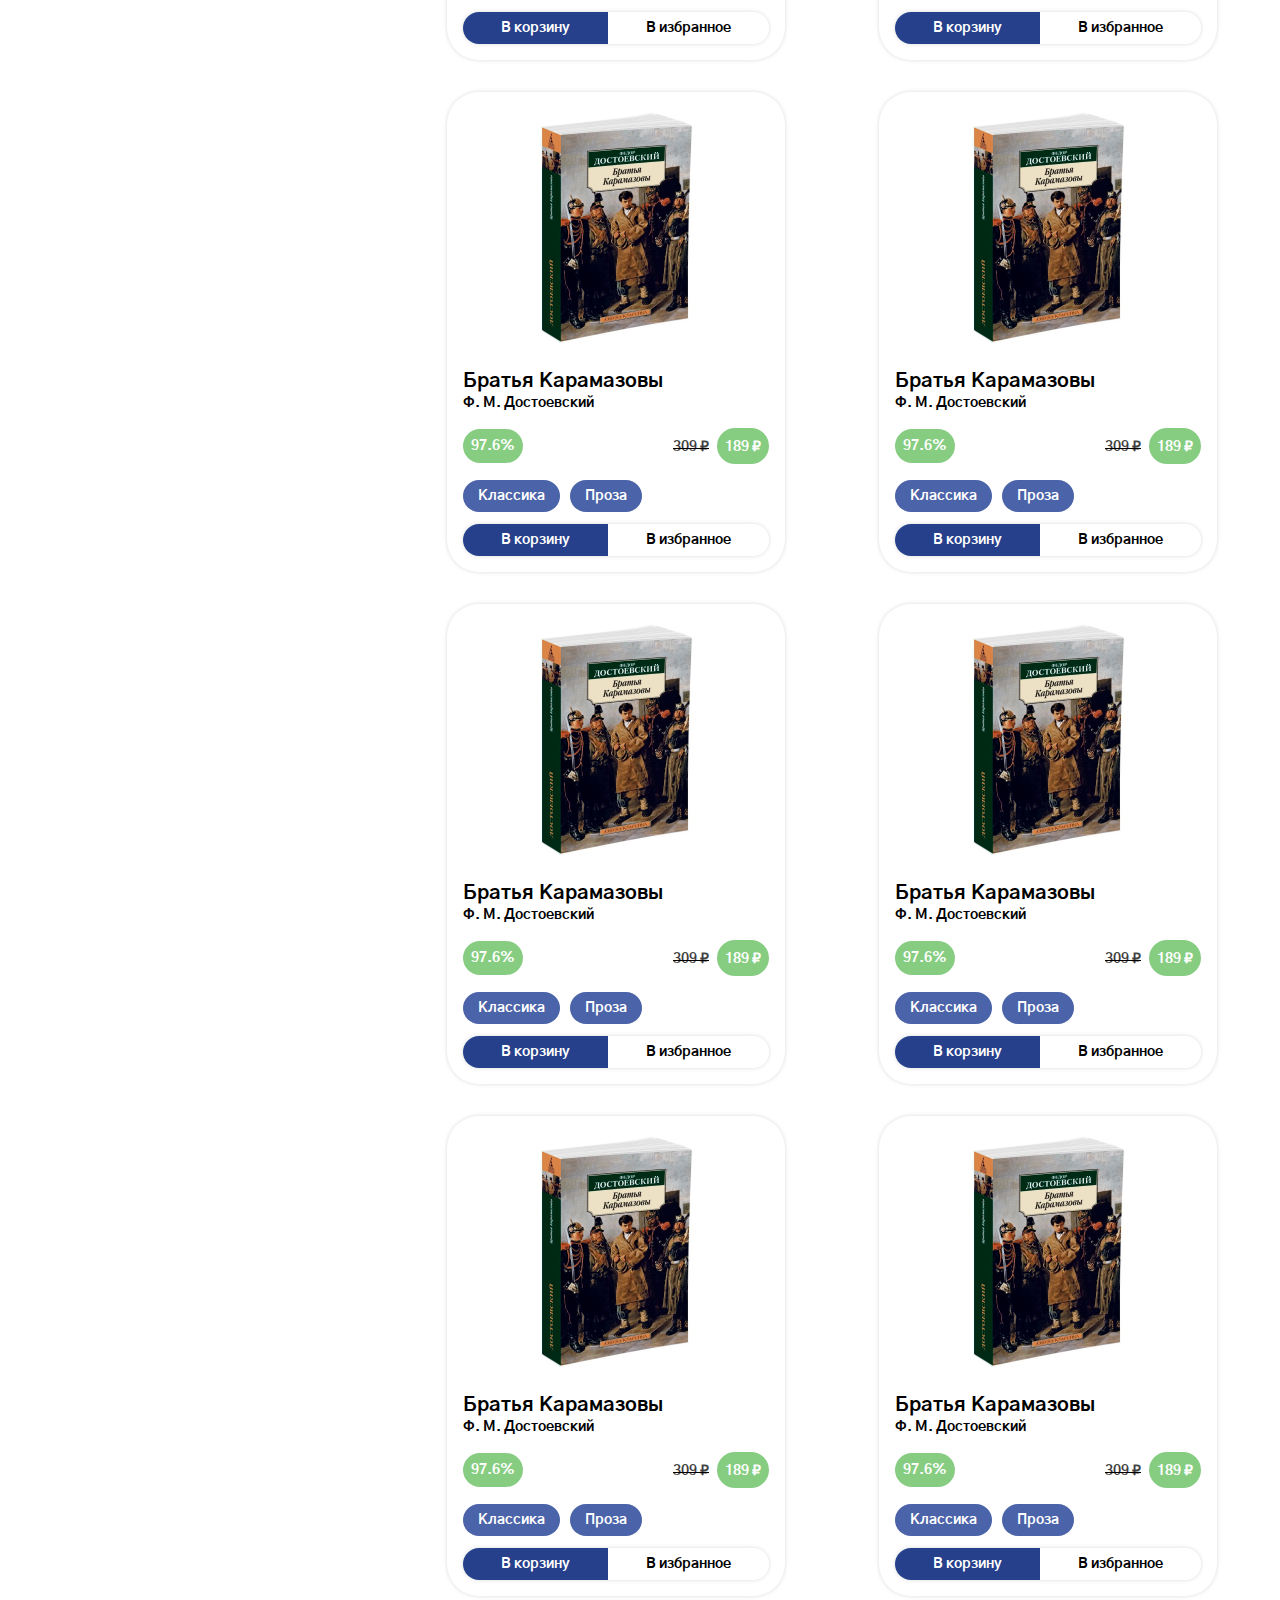
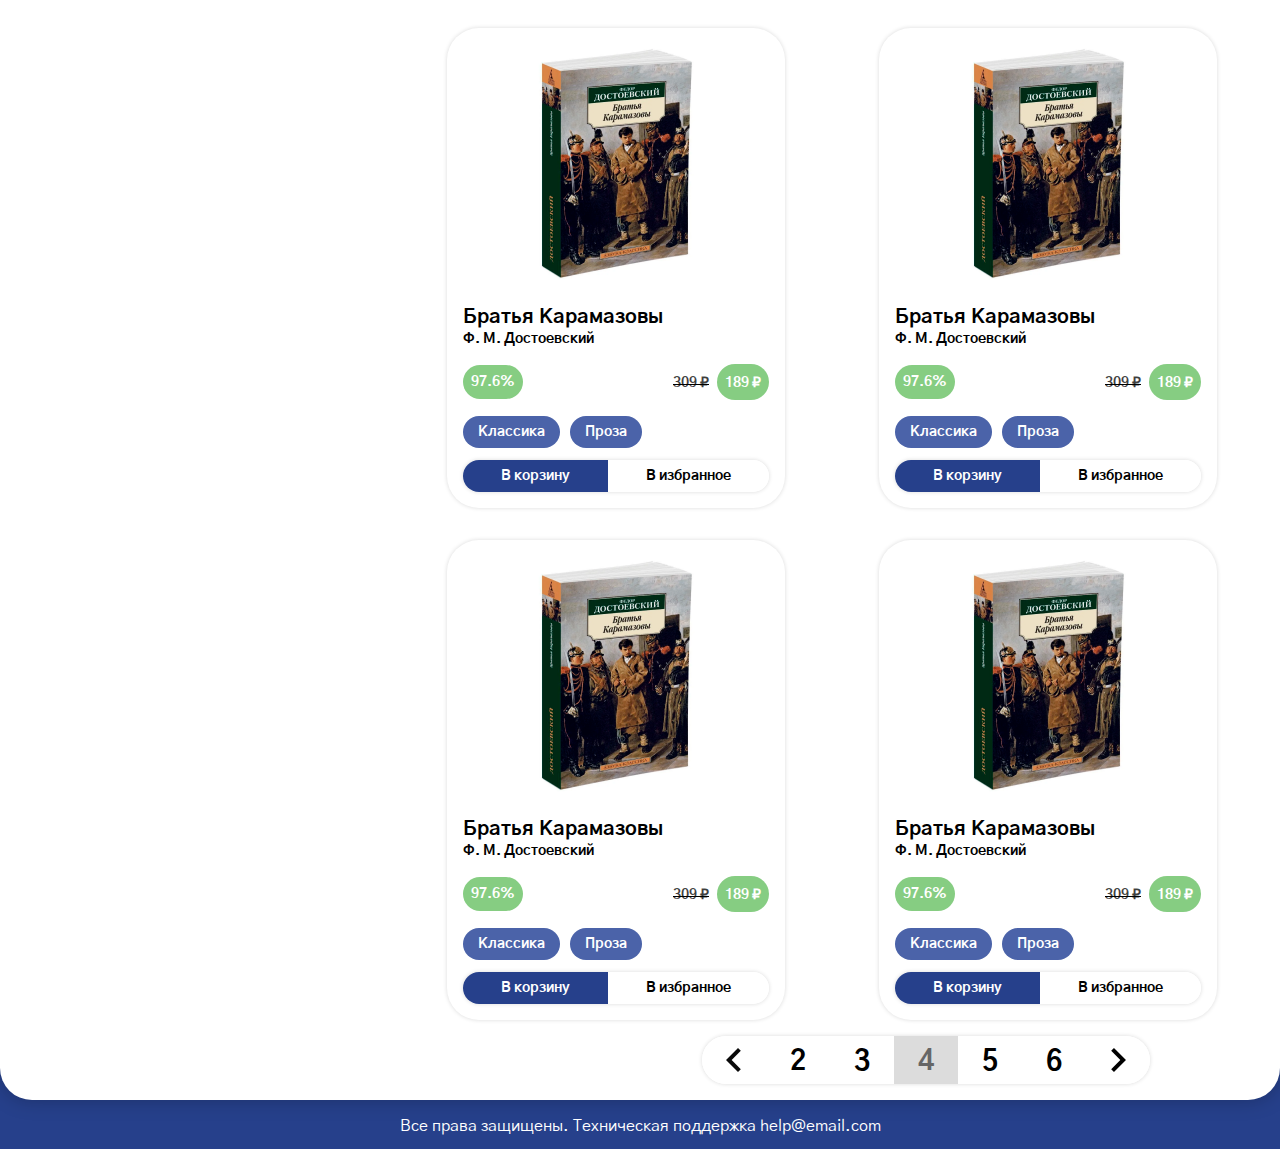
==== commit 9ca52281: "Fixes and improvements" ====
--- a/index.html
+++ b/index.html
@@ -3,9 +3,8 @@
 
 <head>
     <meta charset="UTF-8"/>
-    <link rel="icon" type="image/x-icon" href="/img/favicon.ico"/>
+    <link rel="icon" type="image/x-icon" href="./img/favicon.ico"/>
     <link rel="stylesheet" href="./css/styles.css"/>
-    <link rel="stylesheet" href="./font/GothicA1-Regular.woff">
     <script src="./scripts.js"></script>
     <title>Главная страница</title>
 </head>
--- a/css/styles.css
+++ b/css/styles.css
@@ -6,15 +6,14 @@
     font-family: "Gothic A1";
     font-style: normal;
     font-weight: 400;
-    src: local("Gothic A1"),
-        url("../fonts/GothicA1-Regular.woff") format("woff")
+    src: url("../fonts/GothicA1-Regular.ttf") format("truetype");
 }
 
 @font-face {
     font-family: "Gothic A1";
     font-style: normal;
     font-weight: bold;
-    src: local("../fonts/GothicA1-Bold.woff") format("woff")
+    src: url("../fonts/GothicA1-Bold.ttf") format("truetype");
 }
 
 * {
@@ -377,10 +376,12 @@
 /* #region Utility */
 
 .hidden {
-    display: none;
+    display: none !important;
     visibility: hidden;
-    max-width: 0 !important;
-    max-height: 0 !important;
+    width: 0;
+    height: 0;
+    /* max-width: 0 !important;
+    max-height: 0 !important; */
     padding: 0 !important;
     margin: 0 !important;
 }
@@ -1637,9 +1638,20 @@
     width: 25%;
     border-radius: 32px;
     padding: 8px;
-    display: flex;
-    flex-direction: column;
-    align-items: center;
+}
+
+.login-page-content-in {
+    display: flex;
+    flex-direction: column;
+    align-items: center;
+}
+
+.login-page-content:has(#register.hidden) {
+    height: 287px;
+}
+
+.login-page-content:has(#login.hidden) {
+    height: 383px;
 }
 
 .footer-bottom {
